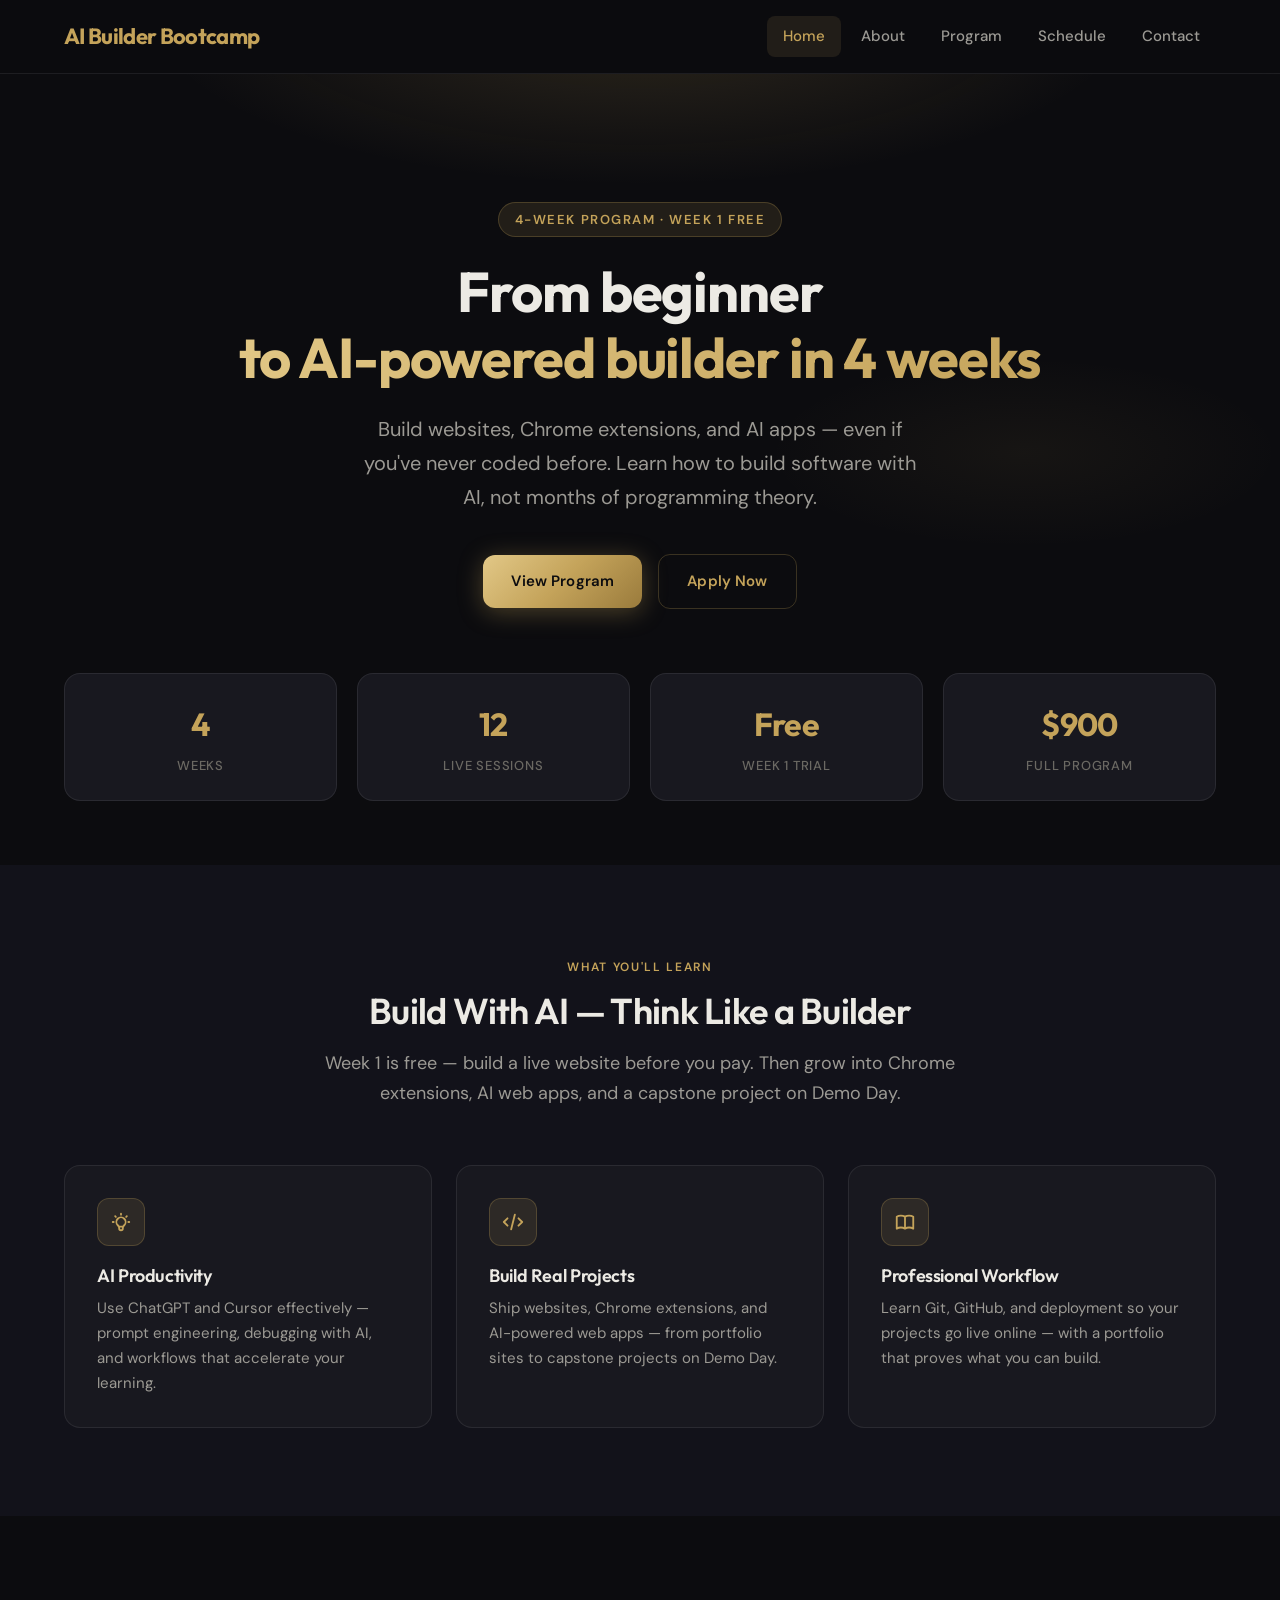
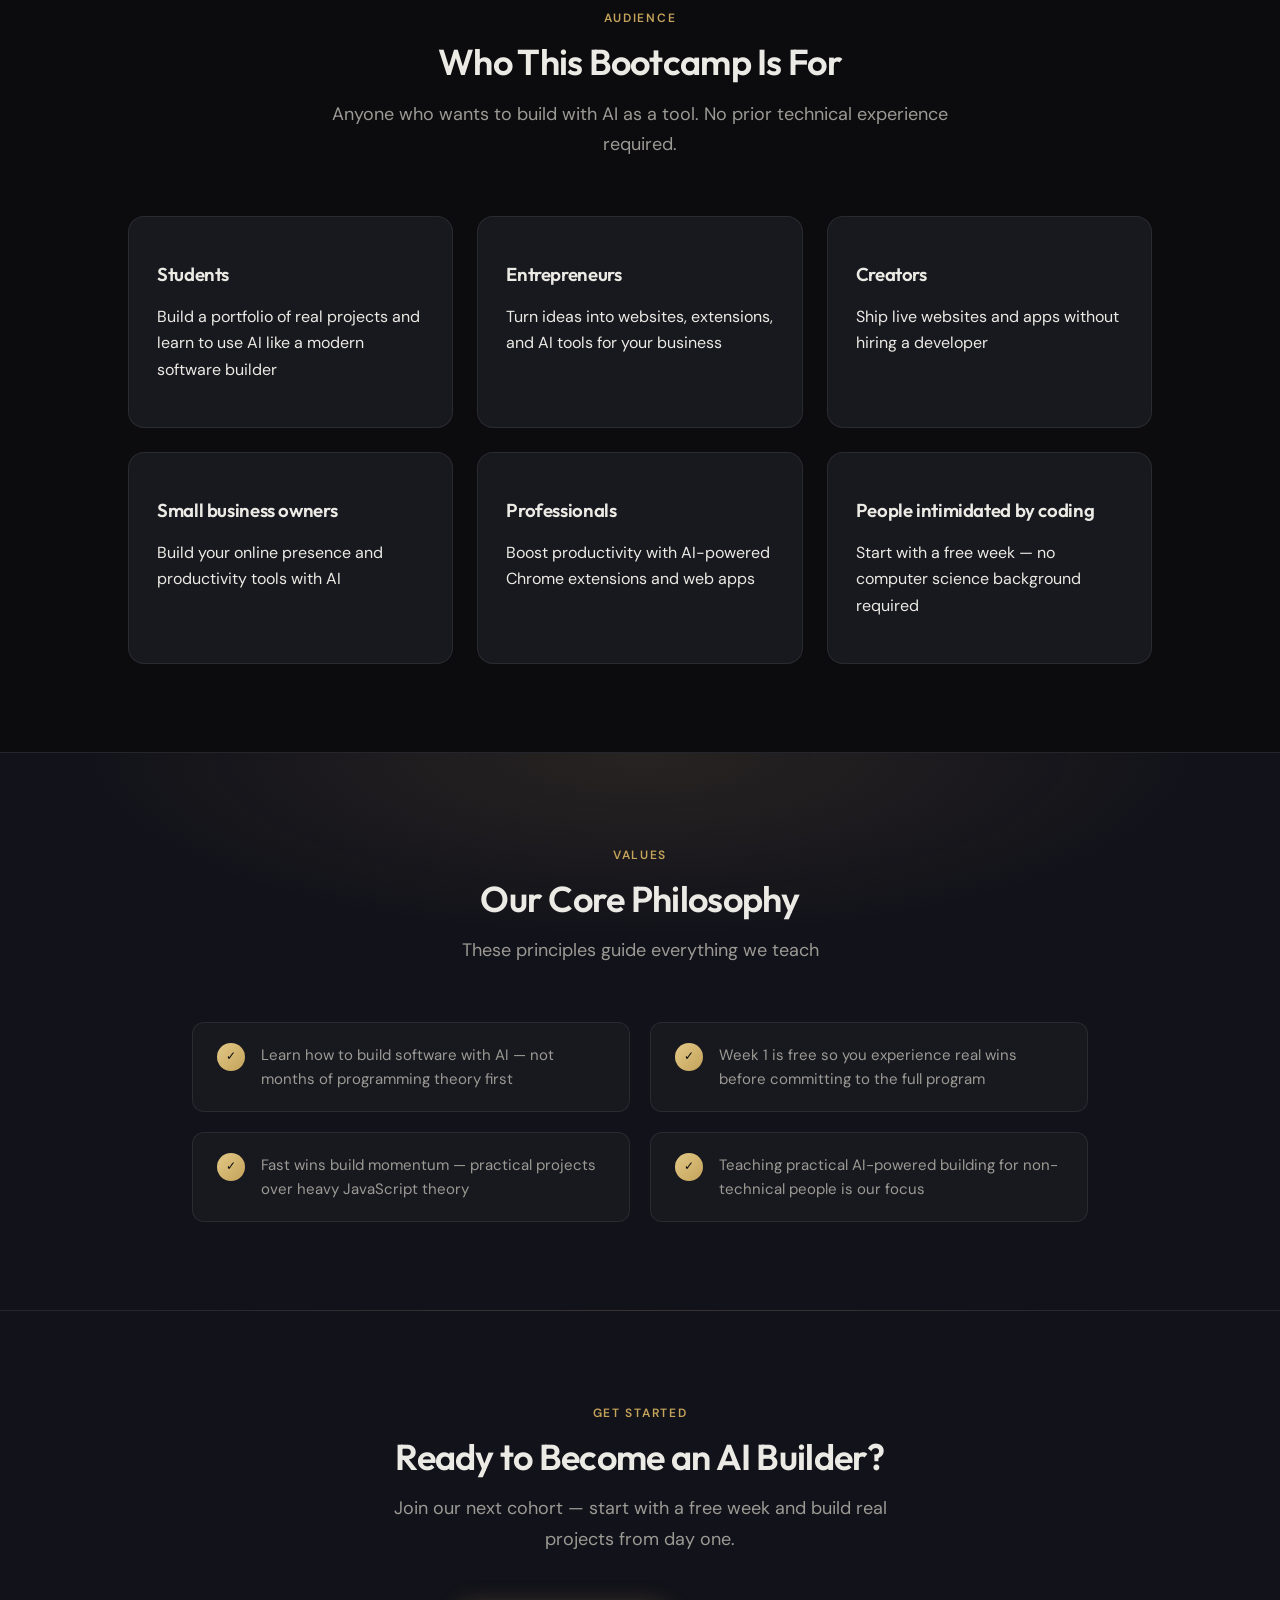
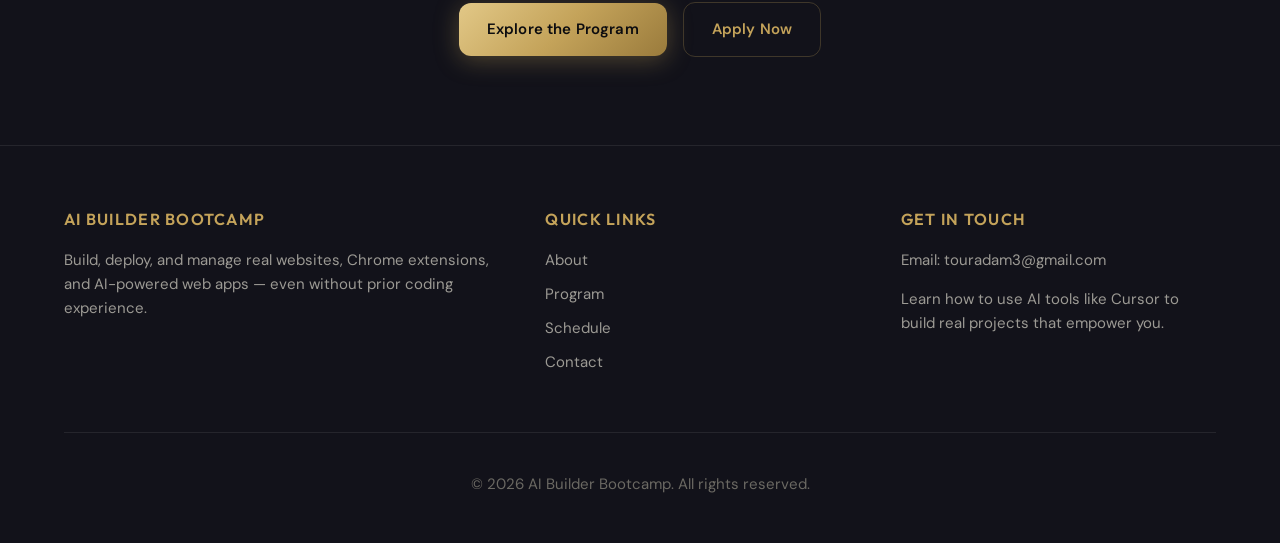
==== index.html @ ef511e0f "Replace Next.js site with static AI Builder Bootcamp website. Migrate to HTML/CSS/JS, rebrand for th" ====
<!DOCTYPE html>
<html lang="en">
<head>
  <meta charset="UTF-8" />
  <meta name="viewport" content="width=device-width, initial-scale=1.0" />
  <title>AI Builder Bootcamp | Learn to Build with AI</title>
  <meta name="description" content="A 4-week live bootcamp with Week 1 free. Learn to build websites, Chrome extensions, and AI apps using Cursor — no coding experience required." />
  <link rel="preconnect" href="https://fonts.googleapis.com" />
  <link rel="preconnect" href="https://fonts.gstatic.com" crossorigin />
  <link href="https://fonts.googleapis.com/css2?family=DM+Sans:ital,opsz,wght@0,9..40,400;0,9..40,500;0,9..40,600;0,9..40,700&family=Outfit:wght@500;600;700&display=swap" rel="stylesheet" />
  <meta name="theme-color" content="#0c0c0f" />
  <link rel="stylesheet" href="css/styles.css" />
</head>
<body>
  <main>
    <section class="hero">
      <div class="container text-center max-w-4xl">
        <span class="hero-badge">4-Week Program · Week 1 Free</span>
        <h1>
          From beginner
          <span class="highlight">to AI-powered builder in 4 weeks</span>
        </h1>
        <p class="lead">
          Build websites, Chrome extensions, and AI apps — even if you've never coded before.
          Learn how to build software with AI, not months of programming theory.
        </p>
        <div class="btn-group">
          <a href="program.html" class="btn btn-primary">View Program</a>
          <a href="contact.html#apply" class="btn btn-secondary">Apply Now</a>
        </div>
      </div>
    </section>

    <section class="stats-bar">
      <div class="container">
        <div class="stats-grid">
          <div class="stat-card">
            <div class="stat-value">4</div>
            <div class="stat-label">Weeks</div>
          </div>
          <div class="stat-card">
            <div class="stat-value">12</div>
            <div class="stat-label">Live Sessions</div>
          </div>
          <div class="stat-card">
            <div class="stat-value">Free</div>
            <div class="stat-label">Week 1 Trial</div>
          </div>
          <div class="stat-card">
            <div class="stat-value">$900</div>
            <div class="stat-label">Full Program</div>
          </div>
        </div>
      </div>
    </section>

    <section class="section section-gray">
      <div class="container">
        <div class="section-header">
          <span class="section-eyebrow">What you'll learn</span>
          <h2 class="section-title">Build With AI — Think Like a Builder</h2>
          <p class="section-intro">
            Week 1 is free — build a live website before you pay. Then grow into Chrome extensions,
            AI web apps, and a capstone project on Demo Day.
          </p>
        </div>
        <div class="grid-3">
          <div class="card">
            <div class="icon-box" aria-hidden="true">
              <svg fill="none" viewBox="0 0 24 24" stroke="currentColor">
                <path stroke-linecap="round" stroke-linejoin="round" stroke-width="2" d="M9.663 17h4.673M12 3v1m6.364 1.636l-.707.707M21 12h-1M4 12H3m3.343-5.657l-.707-.707m2.828 9.9a5 5 0 117.072 0l-.548.547A3.374 3.374 0 0014 18.469V19a2 2 0 11-4 0v-.531c0-.895-.356-1.754-.988-2.386l-.548-.547z" />
              </svg>
            </div>
            <h3>AI Productivity</h3>
            <p>Use ChatGPT and Cursor effectively — prompt engineering, debugging with AI, and workflows that accelerate your learning.</p>
          </div>
          <div class="card">
            <div class="icon-box" aria-hidden="true">
              <svg fill="none" viewBox="0 0 24 24" stroke="currentColor">
                <path stroke-linecap="round" stroke-linejoin="round" stroke-width="2" d="M10 20l4-16m4 4l4 4-4 4M6 16l-4-4 4-4" />
              </svg>
            </div>
            <h3>Build Real Projects</h3>
            <p>Ship websites, Chrome extensions, and AI-powered web apps — from portfolio sites to capstone projects on Demo Day.</p>
          </div>
          <div class="card">
            <div class="icon-box" aria-hidden="true">
              <svg fill="none" viewBox="0 0 24 24" stroke="currentColor">
                <path stroke-linecap="round" stroke-linejoin="round" stroke-width="2" d="M12 6.253v13m0-13C10.832 5.477 9.246 5 7.5 5S4.168 5.477 3 6.253v13C4.168 18.477 5.754 18 7.5 18s3.332.477 4.5 1.253m0-13C13.168 5.477 14.754 5 16.5 5c1.747 0 3.332.477 4.5 1.253v13C19.832 18.477 18.247 18 16.5 18c-1.746 0-3.332.477-4.5 1.253" />
              </svg>
            </div>
            <h3>Professional Workflow</h3>
            <p>Learn Git, GitHub, and deployment so your projects go live online — with a portfolio that proves what you can build.</p>
          </div>
        </div>
      </div>
    </section>

    <section class="section section-white">
      <div class="container">
        <div class="section-header">
          <span class="section-eyebrow">Audience</span>
          <h2 class="section-title">Who This Bootcamp Is For</h2>
          <p class="section-intro">
            Anyone who wants to build with AI as a tool. No prior technical experience required.
          </p>
        </div>
        <div id="home-audience" class="grid-2 grid-audience max-w-5xl" style="margin: 0 auto;"></div>
      </div>
    </section>

    <section class="section section-primary">
      <div class="container">
        <div class="section-header">
          <span class="section-eyebrow">Values</span>
          <h2 class="section-title">Our Core Philosophy</h2>
          <p class="section-intro">These principles guide everything we teach</p>
        </div>
        <div id="home-philosophy" class="philosophy-grid max-w-4xl" style="margin: 0 auto;"></div>
      </div>
    </section>

    <section class="section section-gray cta-band">
      <div class="container text-center">
        <span class="section-eyebrow">Get started</span>
        <h2 class="section-title">Ready to Become an AI Builder?</h2>
        <p class="section-intro">
          Join our next cohort — start with a free week and build real projects from day one.
        </p>
        <div class="btn-group">
          <a href="program.html" class="btn btn-primary">Explore the Program</a>
          <a href="contact.html#apply" class="btn btn-secondary">Apply Now</a>
        </div>
      </div>
    </section>
  </main>

  <script src="js/data.js"></script>
  <script src="js/layout.js"></script>
  <script src="js/main.js"></script>
</body>
</html>
---- css/styles.css ----
/* AI Mastery — Midnight Champagne design system */

:root {
  /* Core palette */
  --gold: #c4a35a;
  --gold-light: #e2c887;
  --gold-dark: #9a7b3c;
  --gold-glow: rgba(196, 163, 90, 0.35);

  --ink: #0c0c0f;
  --ink-raised: #12121a;
  --surface: #18181f;
  --surface-hover: #1f1f28;
  --border: rgba(255, 255, 255, 0.08);
  --border-gold: rgba(196, 163, 90, 0.25);

  --text: #eceae4;
  --text-muted: #9c9a94;
  --text-dim: #6b6963;

  /* Legacy token mapping */
  --primary-50: rgba(196, 163, 90, 0.06);
  --primary-100: rgba(196, 163, 90, 0.12);
  --primary-200: rgba(196, 163, 90, 0.28);
  --primary-600: var(--gold);
  --primary-700: var(--gold-light);

  --bg-page: var(--ink);
  --bg-elevated: var(--ink-raised);
  --bg-card: var(--surface);
  --bg-card-alt: var(--surface-hover);

  --gray-50: var(--ink-raised);
  --gray-200: var(--border);
  --gray-300: rgba(255, 255, 255, 0.12);
  --gray-400: var(--text-dim);
  --gray-500: var(--text-muted);
  --gray-600: #b8b5ae;
  --gray-700: #d8d5ce;
  --gray-800: var(--surface);
  --gray-900: var(--text);
  --white: var(--surface);

  --font-display: 'Outfit', system-ui, sans-serif;
  --font-body: 'DM Sans', system-ui, sans-serif;

  --radius-sm: 0.5rem;
  --radius-md: 0.75rem;
  --radius-lg: 1rem;
  --radius-xl: 1.25rem;

  --shadow-sm: 0 2px 8px rgba(0, 0, 0, 0.25);
  --shadow-md: 0 8px 32px rgba(0, 0, 0, 0.4);
  --shadow-gold: 0 4px 24px var(--gold-glow);

  --ease: cubic-bezier(0.4, 0, 0.2, 1);
  --header-h: 4.5rem;
}

*,
*::before,
*::after {
  box-sizing: border-box;
}

html {
  scroll-behavior: smooth;
}

body {
  margin: 0;
  font-family: var(--font-body);
  font-size: 1rem;
  background: var(--bg-page);
  color: var(--text);
  line-height: 1.65;
  -webkit-font-smoothing: antialiased;
}

img {
  max-width: 100%;
  height: auto;
}

a {
  color: inherit;
  text-decoration: none;
}

a:focus-visible,
button:focus-visible {
  outline: 2px solid var(--gold);
  outline-offset: 3px;
}

.container {
  max-width: 76rem;
  margin: 0 auto;
  padding: 0 1.25rem;
}

@media (min-width: 640px) {
  .container {
    padding: 0 2rem;
  }
}

main {
  min-height: calc(100vh - 10rem);
}

/* Typography */
h1, h2, h3, h4 {
  font-family: var(--font-display);
  color: var(--text);
  font-weight: 600;
  letter-spacing: -0.02em;
  line-height: 1.15;
}

/* Header */
.site-header {
  position: sticky;
  top: 0;
  z-index: 50;
  background: rgba(12, 12, 15, 0.82);
  backdrop-filter: blur(16px);
  -webkit-backdrop-filter: blur(16px);
  border-bottom: 1px solid var(--border);
}

.site-header .container {
  padding-top: 1rem;
  padding-bottom: 1rem;
}

.nav-row {
  display: flex;
  align-items: center;
  justify-content: space-between;
  min-height: 2.5rem;
}

.logo {
  font-family: var(--font-display);
  font-size: 1.375rem;
  font-weight: 700;
  letter-spacing: -0.03em;
  color: var(--gold);
  transition: color 0.2s var(--ease);
}

.logo:hover {
  color: var(--gold-light);
}

.nav-desktop {
  display: none;
  align-items: center;
  gap: 0.25rem;
}

.nav-desktop a {
  padding: 0.5rem 1rem;
  border-radius: var(--radius-sm);
  color: var(--text-muted);
  font-size: 0.9375rem;
  font-weight: 500;
  transition: color 0.2s var(--ease), background 0.2s var(--ease);
}

.nav-desktop a:hover {
  color: var(--text);
  background: var(--primary-50);
}

.nav-desktop a.active {
  color: var(--gold);
  background: var(--primary-100);
}

.nav-toggle {
  display: flex;
  align-items: center;
  justify-content: center;
  background: var(--primary-50);
  border: 1px solid var(--border);
  border-radius: var(--radius-sm);
  color: var(--text);
  cursor: pointer;
  padding: 0.5rem;
  transition: border-color 0.2s var(--ease), background 0.2s var(--ease);
}

.nav-toggle:hover {
  border-color: var(--border-gold);
  background: var(--primary-100);
}

.nav-toggle svg {
  width: 1.25rem;
  height: 1.25rem;
}

.nav-mobile {
  display: none;
  margin-top: 0.75rem;
  padding: 0.75rem;
  background: var(--surface);
  border: 1px solid var(--border);
  border-radius: var(--radius-md);
}

.nav-mobile.open {
  display: block;
}

.nav-mobile a {
  display: block;
  padding: 0.75rem 1rem;
  border-radius: var(--radius-sm);
  color: var(--text-muted);
  font-weight: 500;
  transition: color 0.2s, background 0.2s;
}

.nav-mobile a:hover,
.nav-mobile a.active {
  color: var(--gold);
  background: var(--primary-50);
}

@media (min-width: 768px) {
  .nav-desktop {
    display: flex;
  }

  .nav-toggle {
    display: none;
  }
}

.sr-only {
  position: absolute;
  width: 1px;
  height: 1px;
  padding: 0;
  margin: -1px;
  overflow: hidden;
  clip: rect(0, 0, 0, 0);
  border: 0;
}

/* Footer */
.site-footer {
  background: var(--ink-raised);
  border-top: 1px solid var(--border);
  color: var(--text-muted);
}

.site-footer .container {
  padding-top: 4rem;
  padding-bottom: 2rem;
}

.footer-grid {
  display: grid;
  grid-template-columns: 1fr;
  gap: 2.5rem;
}

@media (min-width: 768px) {
  .footer-grid {
    grid-template-columns: 1.4fr 1fr 1fr;
  }
}

.site-footer h3 {
  font-family: var(--font-display);
  color: var(--gold);
  font-size: 1rem;
  font-weight: 600;
  text-transform: uppercase;
  letter-spacing: 0.08em;
  margin: 0 0 1.25rem;
}

.site-footer p,
.site-footer li {
  font-size: 0.9375rem;
  line-height: 1.6;
}

.site-footer ul {
  list-style: none;
  padding: 0;
  margin: 0;
}

.site-footer li {
  margin-bottom: 0.625rem;
}

.site-footer a {
  transition: color 0.2s var(--ease);
}

.site-footer a:hover {
  color: var(--gold-light);
}

.footer-bottom {
  border-top: 1px solid var(--border);
  margin-top: 3rem;
  padding-top: 1.5rem;
  text-align: center;
  font-size: 0.8125rem;
  color: var(--text-dim);
}

/* Buttons */
.btn {
  display: inline-flex;
  align-items: center;
  justify-content: center;
  padding: 0.875rem 1.75rem;
  border-radius: var(--radius-md);
  font-family: var(--font-body);
  font-size: 0.9375rem;
  font-weight: 600;
  letter-spacing: 0.01em;
  transition: transform 0.2s var(--ease), box-shadow 0.2s var(--ease), background 0.2s var(--ease), border-color 0.2s var(--ease);
}

.btn:hover {
  transform: translateY(-2px);
}

.btn:active {
  transform: translateY(0);
}

.btn-primary {
  background: linear-gradient(135deg, var(--gold-light) 0%, var(--gold) 50%, var(--gold-dark) 100%);
  color: #0c0c0f;
  border: none;
  box-shadow: var(--shadow-gold);
}

.btn-primary:hover {
  box-shadow: 0 6px 28px var(--gold-glow);
  color: #0c0c0f;
}

.btn-secondary {
  background: transparent;
  color: var(--gold);
  border: 1.5px solid var(--border-gold);
}

.btn-secondary:hover {
  background: var(--primary-50);
  border-color: var(--gold);
  color: var(--gold-light);
}

.btn-group {
  display: flex;
  flex-direction: column;
  gap: 1rem;
  justify-content: center;
  align-items: center;
}

@media (min-width: 640px) {
  .btn-group {
    flex-direction: row;
  }
}

/* Sections */
.section {
  padding: 5.5rem 0;
  position: relative;
}

.section-sm {
  padding: 0;
}

.section-white {
  background: var(--bg-page);
}

.section-gray {
  background: var(--ink-raised);
}

.section-primary {
  background:
    radial-gradient(ellipse 80% 60% at 50% 0%, rgba(196, 163, 90, 0.12) 0%, transparent 55%),
    var(--ink-raised);
  border-top: 1px solid var(--border);
  border-bottom: 1px solid var(--border);
}

.section-primary h2.section-title {
  color: var(--text);
}

.section-primary .section-intro {
  color: var(--text-muted);
}

.text-center {
  text-align: center;
}

/* Hero */
.hero {
  position: relative;
  padding: 6rem 0 5rem;
  overflow: hidden;
}

.hero::before {
  content: '';
  position: absolute;
  inset: 0;
  background:
    radial-gradient(ellipse 70% 50% at 50% -10%, rgba(196, 163, 90, 0.18) 0%, transparent 55%),
    radial-gradient(ellipse 40% 30% at 80% 60%, rgba(196, 163, 90, 0.06) 0%, transparent 50%);
  pointer-events: none;
}

.hero .container {
  position: relative;
  z-index: 1;
}

.hero-badge {
  display: inline-block;
  padding: 0.375rem 1rem;
  margin-bottom: 1.5rem;
  font-size: 0.8125rem;
  font-weight: 600;
  letter-spacing: 0.12em;
  text-transform: uppercase;
  color: var(--gold);
  background: var(--primary-100);
  border: 1px solid var(--border-gold);
  border-radius: 999px;
  animation: fadeUp 0.6s var(--ease) both;
}

.hero h1 {
  font-size: clamp(2rem, 5vw, 3.5rem);
  font-weight: 700;
  margin: 0 0 1.5rem;
  line-height: 1.1;
  animation: fadeUp 0.6s var(--ease) 0.1s both;
}

.hero .highlight {
  display: block;
  margin-top: 0.25rem;
  background: linear-gradient(135deg, var(--gold-light) 0%, var(--gold) 100%);
  -webkit-background-clip: text;
  -webkit-text-fill-color: transparent;
  background-clip: text;
}

.hero .lead {
  font-size: clamp(1.0625rem, 2vw, 1.25rem);
  color: var(--text-muted);
  max-width: 36rem;
  margin: 0 auto 2.5rem;
  line-height: 1.7;
  animation: fadeUp 0.6s var(--ease) 0.2s both;
}

.hero .btn-group {
  animation: fadeUp 0.6s var(--ease) 0.3s both;
}

@media (min-width: 768px) {
  .hero {
    padding: 8rem 0 6rem;
  }
}

.page-hero {
  position: relative;
  padding: 5rem 0 4rem;
  overflow: hidden;
}

.page-hero::before {
  content: '';
  position: absolute;
  inset: 0;
  background: radial-gradient(ellipse 60% 40% at 50% 0%, rgba(196, 163, 90, 0.1) 0%, transparent 60%);
  pointer-events: none;
}

.page-hero .container {
  position: relative;
  z-index: 1;
}

.page-hero h1 {
  font-size: clamp(2rem, 4vw, 2.75rem);
  margin: 0 0 1rem;
}

.page-hero .lead {
  font-size: 1.125rem;
  color: var(--text-muted);
  margin: 0;
  max-width: 40rem;
  margin-left: auto;
  margin-right: auto;
}

/* Stats bar */
.stats-bar {
  margin-top: -2rem;
  padding-bottom: 4rem;
  position: relative;
  z-index: 2;
}

.stats-grid {
  display: grid;
  grid-template-columns: repeat(2, 1fr);
  gap: 1rem;
}

@media (min-width: 768px) {
  .stats-grid {
    grid-template-columns: repeat(4, 1fr);
    gap: 1.25rem;
  }
}

.stat-card {
  text-align: center;
  padding: 1.5rem 1rem;
  background: var(--surface);
  border: 1px solid var(--border);
  border-radius: var(--radius-lg);
  transition: border-color 0.25s var(--ease), transform 0.25s var(--ease), box-shadow 0.25s var(--ease);
}

.stat-card:hover {
  border-color: var(--border-gold);
  transform: translateY(-4px);
  box-shadow: var(--shadow-md);
}

.stat-value {
  font-family: var(--font-display);
  font-size: 1.75rem;
  font-weight: 700;
  color: var(--gold);
  margin-bottom: 0.25rem;
  letter-spacing: -0.02em;
}

@media (min-width: 768px) {
  .stat-value {
    font-size: 2rem;
  }
}

.stat-label {
  font-size: 0.8125rem;
  font-weight: 500;
  text-transform: uppercase;
  letter-spacing: 0.06em;
  color: var(--text-dim);
}

/* Section headers */
.section-eyebrow {
  display: inline-block;
  font-size: 0.75rem;
  font-weight: 600;
  letter-spacing: 0.14em;
  text-transform: uppercase;
  color: var(--gold);
  margin-bottom: 0.75rem;
}

h2.section-title {
  font-size: clamp(1.75rem, 3vw, 2.25rem);
  margin: 0 0 1rem;
}

.section-intro {
  font-size: 1.125rem;
  color: var(--text-muted);
  margin: 0 0 3rem;
  line-height: 1.7;
}

.section-header {
  text-align: center;
  max-width: 40rem;
  margin: 0 auto 3.5rem;
}

.section-header .section-intro {
  margin-bottom: 0;
}

.max-w-3xl {
  max-width: 48rem;
  margin-left: auto;
  margin-right: auto;
}

.max-w-4xl {
  max-width: 56rem;
  margin-left: auto;
  margin-right: auto;
}

.max-w-5xl {
  max-width: 64rem;
  margin-left: auto;
  margin-right: auto;
}

/* Grids */
.grid-2 {
  display: grid;
  gap: 1.25rem;
}

.grid-3 {
  display: grid;
  gap: 1.5rem;
}

.grid-4 {
  display: grid;
  grid-template-columns: repeat(2, 1fr);
  gap: 1.25rem;
}

@media (min-width: 768px) {
  .grid-2 {
    grid-template-columns: repeat(2, 1fr);
    gap: 1.5rem;
  }

  .grid-3 {
    grid-template-columns: repeat(3, 1fr);
    gap: 1.5rem;
  }

  .grid-4 {
    grid-template-columns: repeat(4, 1fr);
  }
}

@media (min-width: 1024px) {
  .grid-audience {
    grid-template-columns: repeat(3, 1fr);
  }
}

/* Cards */
.card {
  background: var(--bg-card);
  padding: 2rem;
  border-radius: var(--radius-lg);
  border: 1px solid var(--border);
  transition: border-color 0.25s var(--ease), transform 0.25s var(--ease), box-shadow 0.25s var(--ease);
}

.card:hover {
  border-color: var(--border-gold);
  transform: translateY(-3px);
  box-shadow: var(--shadow-md);
}

.card-muted {
  background: var(--bg-card-alt) !important;
}

.card-bordered {
  padding: 1.75rem;
  background: var(--bg-card);
  border: 1px solid var(--border);
  border-radius: var(--radius-lg);
  transition: border-color 0.25s var(--ease), transform 0.25s var(--ease), box-shadow 0.25s var(--ease);
}

.card-bordered:hover {
  border-color: var(--gold);
  transform: translateY(-3px);
  box-shadow: var(--shadow-md);
}

.icon-box {
  width: 3rem;
  height: 3rem;
  background: var(--primary-100);
  border: 1px solid var(--border-gold);
  border-radius: var(--radius-md);
  display: flex;
  align-items: center;
  justify-content: center;
  margin-bottom: 1.25rem;
}

.icon-box svg {
  width: 1.375rem;
  height: 1.375rem;
  color: var(--gold);
  stroke-width: 1.75;
}

.card h3 {
  font-size: 1.125rem;
  font-weight: 600;
  margin: 0 0 0.625rem;
}

.card p {
  color: var(--text-muted);
  margin: 0;
  font-size: 0.9375rem;
  line-height: 1.65;
}

/* Philosophy */
.philosophy-grid {
  display: grid;
  gap: 1rem;
}

@media (min-width: 768px) {
  .philosophy-grid {
    grid-template-columns: repeat(2, 1fr);
    gap: 1.25rem;
  }
}

.philosophy-item {
  display: flex;
  align-items: flex-start;
  gap: 1rem;
  padding: 1.25rem 1.5rem;
  background: var(--surface);
  border: 1px solid var(--border);
  border-radius: var(--radius-md);
  transition: border-color 0.2s var(--ease);
}

.philosophy-item:hover {
  border-color: var(--border-gold);
}

.philosophy-item p {
  margin: 0;
  color: var(--text-muted);
  font-size: 0.9375rem;
  line-height: 1.6;
}

.check-circle {
  flex-shrink: 0;
  width: 1.75rem;
  height: 1.75rem;
  background: linear-gradient(135deg, var(--gold-light), var(--gold));
  color: #0c0c0f;
  border-radius: 50%;
  display: flex;
  align-items: center;
  justify-content: center;
  font-weight: 700;
  font-size: 0.75rem;
}

.number-circle {
  flex-shrink: 0;
  width: 2.5rem;
  height: 2.5rem;
  background: linear-gradient(135deg, var(--gold-light), var(--gold-dark));
  color: #0c0c0f;
  border-radius: 50%;
  display: flex;
  align-items: center;
  justify-content: center;
  font-family: var(--font-display);
  font-weight: 700;
  font-size: 0.9375rem;
}

/* About */
.prose p {
  font-size: 1.125rem;
  color: var(--text-muted);
  line-height: 1.8;
  margin: 0 0 1.5rem;
}

.feature-block {
  border-left: 3px solid var(--gold);
  padding: 0 0 0 1.5rem;
  margin-bottom: 2.5rem;
}

.feature-block h3 {
  font-size: 1.25rem;
  margin: 0 0 0.5rem;
}

.feature-block p {
  color: var(--text-muted);
  font-size: 1rem;
  margin: 0;
  line-height: 1.7;
}

.instructor-card {
  background: var(--surface);
  border: 1px solid var(--border);
  padding: 2.5rem;
  border-radius: var(--radius-xl);
}

@media (min-width: 768px) {
  .instructor-card {
    padding: 3.5rem;
  }
}

.avatar-placeholder {
  width: 7rem;
  height: 7rem;
  background: var(--primary-100);
  border: 2px solid var(--border-gold);
  border-radius: 50%;
  margin: 0 auto 1.5rem;
}

/* Program */
.program-meta {
  display: flex;
  flex-wrap: wrap;
  justify-content: center;
  gap: 1rem 1.5rem;
  margin-top: 1.5rem;
}

.program-meta span {
  display: inline-flex;
  align-items: center;
  gap: 0.5rem;
  padding: 0.5rem 1rem;
  font-size: 0.875rem;
  font-weight: 500;
  color: var(--text-muted);
  background: var(--primary-50);
  border: 1px solid var(--border);
  border-radius: 999px;
}

.program-meta svg {
  width: 1rem;
  height: 1rem;
  color: var(--gold);
}

.week-header {
  text-align: center;
  margin-bottom: 2.5rem;
}

.week-header h2 {
  font-size: 1.5rem;
  margin: 0 0 0.5rem;
  color: var(--gold);
}

.week-header p {
  font-size: 1rem;
  color: var(--text-muted);
  margin: 0;
}

.week-section {
  margin-bottom: 3.5rem;
}

.week-section:last-child {
  margin-bottom: 0;
}

/* Day cards */
.day-card {
  background: var(--bg-card);
  border: 1px solid var(--border);
  border-radius: var(--radius-lg);
  overflow: hidden;
  transition: border-color 0.25s var(--ease), box-shadow 0.25s var(--ease);
}

.day-card:hover {
  border-color: var(--border-gold);
}

.day-card.expanded {
  border-color: var(--gold);
  box-shadow: var(--shadow-sm);
}

.day-card-toggle {
  width: 100%;
  padding: 1.5rem 1.75rem;
  text-align: left;
  background: none;
  border: none;
  cursor: pointer;
  display: flex;
  align-items: center;
  justify-content: space-between;
  gap: 1rem;
  font-family: inherit;
  color: var(--text);
  transition: background 0.2s;
}

.day-card-toggle:hover {
  background: var(--primary-50);
}

.day-card-toggle h3 {
  font-family: var(--font-display);
  font-size: 1.125rem;
  font-weight: 600;
  margin: 0 0 0.375rem;
}

.day-card-toggle p {
  color: var(--text-muted);
  margin: 0;
  font-size: 0.875rem;
}

.day-card-chevron {
  width: 1.25rem;
  height: 1.25rem;
  color: var(--gold);
  flex-shrink: 0;
  transition: transform 0.3s var(--ease);
}

.day-card.expanded .day-card-chevron {
  transform: rotate(180deg);
}

.day-card-topics {
  display: none;
  padding: 0 1.75rem 1.5rem;
  border-top: 1px solid var(--border);
  background: rgba(0, 0, 0, 0.2);
}

.day-card.expanded .day-card-topics {
  display: block;
}

.day-card-topics h4 {
  font-size: 0.75rem;
  font-weight: 600;
  text-transform: uppercase;
  letter-spacing: 0.1em;
  color: var(--gold);
  margin: 1.25rem 0 0.75rem;
}

.day-card-topics ul {
  list-style: none;
  padding: 0;
  margin: 0;
}

.day-card-topics li {
  display: flex;
  align-items: flex-start;
  gap: 0.75rem;
  margin-bottom: 0.5rem;
  color: var(--text-muted);
  font-size: 0.9375rem;
}

.topic-dot {
  flex-shrink: 0;
  width: 5px;
  height: 5px;
  background: var(--gold);
  border-radius: 50%;
  margin-top: 0.55rem;
}

.step-circle {
  width: 3.5rem;
  height: 3.5rem;
  background: var(--primary-100);
  border: 1px solid var(--border-gold);
  border-radius: 50%;
  display: flex;
  align-items: center;
  justify-content: center;
  margin: 0 auto 1rem;
  font-family: var(--font-display);
  font-size: 1.25rem;
  font-weight: 700;
  color: var(--gold);
}

.grid-3 .text-center p {
  color: var(--text-muted);
  font-size: 0.9375rem;
  margin: 0;
}

/* Schedule */
.format-grid {
  display: grid;
  gap: 1.25rem;
}

@media (min-width: 768px) {
  .format-grid {
    grid-template-columns: repeat(3, 1fr);
  }
}

.format-card {
  text-align: center;
  padding: 2rem 1.5rem;
  background: var(--bg-card);
  border: 1px solid var(--border);
  border-radius: var(--radius-lg);
  transition: transform 0.25s var(--ease), border-color 0.25s var(--ease);
}

.format-card:hover {
  transform: translateY(-4px);
  border-color: var(--border-gold);
}

.format-card .big {
  font-family: var(--font-display);
  font-size: 2.5rem;
  font-weight: 700;
  color: var(--gold);
  line-height: 1;
  margin-bottom: 0.5rem;
}

.timeline-week {
  margin-bottom: 3rem;
}

.timeline-week:last-child {
  margin-bottom: 0;
}

.timeline-week-header {
  background: linear-gradient(135deg, var(--gold-light) 0%, var(--gold) 50%, var(--gold-dark) 100%);
  color: #0c0c0f;
  padding: 1.25rem 1.5rem;
  border-radius: var(--radius-lg) var(--radius-lg) 0 0;
}

.timeline-week-header h3 {
  margin: 0 0 0.25rem;
  font-size: 1.25rem;
  font-weight: 700;
  color: #0c0c0f;
}

.timeline-week-header p {
  margin: 0;
  font-size: 0.875rem;
  color: rgba(12, 12, 15, 0.75);
}

.timeline-days {
  background: var(--bg-card);
  border: 1px solid var(--border-gold);
  border-top: none;
  border-radius: 0 0 var(--radius-lg) var(--radius-lg);
  overflow: hidden;
}

.timeline-day {
  padding: 1.5rem 1.75rem;
  border-bottom: 1px solid var(--border);
  transition: background 0.2s;
}

.timeline-day:hover {
  background: var(--primary-50);
}

.timeline-day:last-child {
  border-bottom: none;
}

.timeline-day-inner {
  display: flex;
  gap: 1.25rem;
}

.day-badge {
  flex-shrink: 0;
  width: 3.5rem;
  height: 3.5rem;
  background: var(--primary-100);
  border: 1px solid var(--border-gold);
  border-radius: var(--radius-md);
  display: flex;
  align-items: center;
  justify-content: center;
  font-family: var(--font-display);
  font-weight: 700;
  font-size: 0.6875rem;
  color: var(--gold);
  text-align: center;
  line-height: 1.2;
}

.timeline-meta {
  display: flex;
  flex-wrap: wrap;
  gap: 1rem;
  font-size: 0.8125rem;
  color: var(--text-dim);
}

.check-list {
  list-style: none;
  padding: 0;
  margin: 0;
}

.check-list li {
  display: flex;
  align-items: flex-start;
  gap: 0.75rem;
  margin-bottom: 0.625rem;
  color: var(--text-muted);
  font-size: 0.9375rem;
}

.check-list svg {
  width: 1.125rem;
  height: 1.125rem;
  color: var(--gold);
  flex-shrink: 0;
  margin-top: 0.2rem;
}

.check-list.optional svg {
  color: var(--text-dim);
}

.setup-box {
  background: var(--surface);
  padding: 2rem;
  border-radius: var(--radius-lg);
  border: 1px solid var(--border-gold);
}

.setup-box h3 {
  margin-top: 0;
}

.setup-box ul {
  list-style: none;
  padding: 0;
  margin: 0;
}

.setup-box li {
  display: flex;
  gap: 0.75rem;
  margin-bottom: 0.625rem;
  color: var(--text-muted);
  font-size: 0.9375rem;
}

.setup-box .arrow {
  color: var(--gold);
  font-weight: 700;
}

/* Contact */
.contact-card {
  background: var(--bg-card);
  border: 1px solid var(--border);
  padding: 2rem;
  border-radius: var(--radius-lg);
  transition: border-color 0.25s var(--ease), transform 0.25s var(--ease);
  height: 100%;
}

.contact-card:hover {
  border-color: var(--border-gold);
  transform: translateY(-3px);
}

.contact-card h3 {
  font-size: 1.0625rem;
  margin: 0 0 0.5rem;
}

.contact-card p {
  color: var(--text-muted);
  font-size: 0.9375rem;
  margin: 0 0 0.75rem;
}

.contact-card a {
  color: var(--gold);
  font-weight: 600;
  transition: color 0.2s;
}

.contact-card a:hover {
  color: var(--gold-light);
}

.faq-item {
  background: var(--bg-card);
  border: 1px solid var(--border);
  padding: 1.5rem 1.75rem;
  border-radius: var(--radius-lg);
  margin-bottom: 1rem;
  transition: border-color 0.2s var(--ease);
}

.faq-item:hover {
  border-color: var(--border-gold);
}

.faq-item:last-child {
  margin-bottom: 0;
}

.faq-item h3 {
  font-size: 1.0625rem;
  font-weight: 600;
  margin: 0 0 0.625rem;
  color: var(--text);
}

.faq-item p {
  color: var(--text-muted);
  margin: 0;
  font-size: 0.9375rem;
  line-height: 1.65;
}

.email-cta {
  display: inline-flex;
  padding: 0.875rem 2rem;
  background: linear-gradient(135deg, var(--gold-light), var(--gold));
  color: #0c0c0f;
  border-radius: var(--radius-md);
  font-weight: 600;
  transition: transform 0.2s var(--ease), box-shadow 0.2s var(--ease);
}

.email-cta:hover {
  transform: translateY(-2px);
  box-shadow: var(--shadow-gold);
  color: #0c0c0f;
}

.text-gray-900 {
  color: var(--text);
}

.text-dim {
  color: var(--text-dim);
  font-size: 0.875rem;
}

.mb-16 {
  margin-bottom: 4rem;
}

.day-cards {
  display: flex;
  flex-direction: column;
  gap: 1rem;
}

.icon-menu[hidden],
.icon-close[hidden] {
  display: none;
}

.timeline-day h4 {
  margin: 0 0 0.375rem;
  font-size: 1.0625rem;
}

.timeline-day p {
  color: var(--text-muted);
  margin: 0 0 0.625rem;
  font-size: 0.875rem;
}

#about-philosophy.grid-2 .card,
#about-audience.grid-2 .card {
  height: 100%;
}

#about-philosophy .philosophy-item p {
  margin: 0;
}

.section-primary .btn-secondary {
  border-color: var(--border-gold);
}

/* CTA band */
.cta-band {
  text-align: center;
}

.cta-band .section-intro {
  margin-left: auto;
  margin-right: auto;
  max-width: 32rem;
}

/* Intake form */
.intake-form-section {
  scroll-margin-top: 5rem;
}

.intake-form-frame {
  background: var(--bg-card);
  border: 1px solid var(--border);
  border-radius: var(--radius-lg);
  overflow: hidden;
}

.intake-form-frame iframe {
  display: block;
  width: 100%;
  min-height: 600px;
  border: 0;
}

.intake-form-fallback {
  margin-top: 1rem;
  color: var(--text-muted);
  font-size: 0.9375rem;
}

.intake-form-fallback a {
  color: var(--gold);
  font-weight: 600;
}

.intake-form-fallback a:hover {
  color: var(--gold-light);
}

@media (min-width: 768px) {
  .intake-form-frame iframe {
    min-height: 700px;
  }
}

/* Animations */
@keyframes fadeUp {
  from {
    opacity: 0;
    transform: translateY(16px);
  }
  to {
    opacity: 1;
    transform: translateY(0);
  }
}

@media (prefers-reduced-motion: reduce) {
  *,
  *::before,
  *::after {
    animation-duration: 0.01ms !important;
    transition-duration: 0.01ms !important;
  }
}
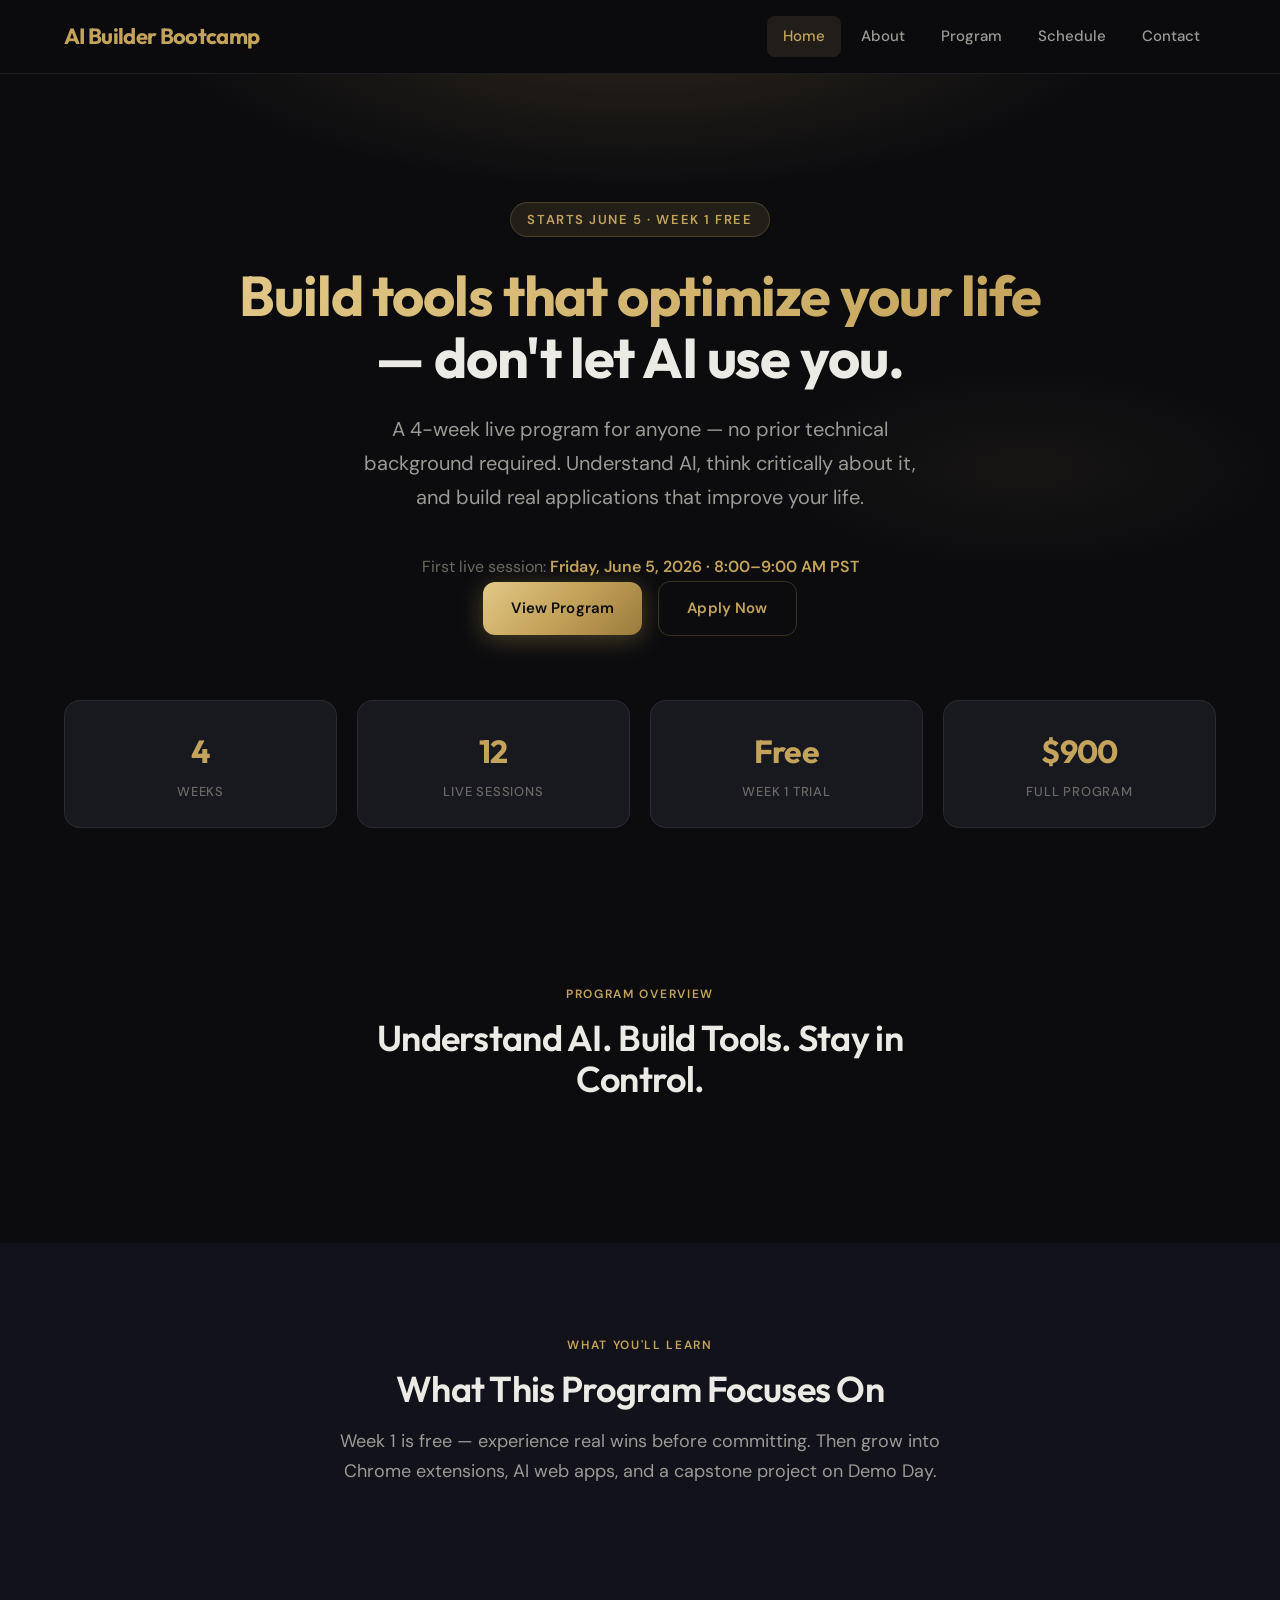
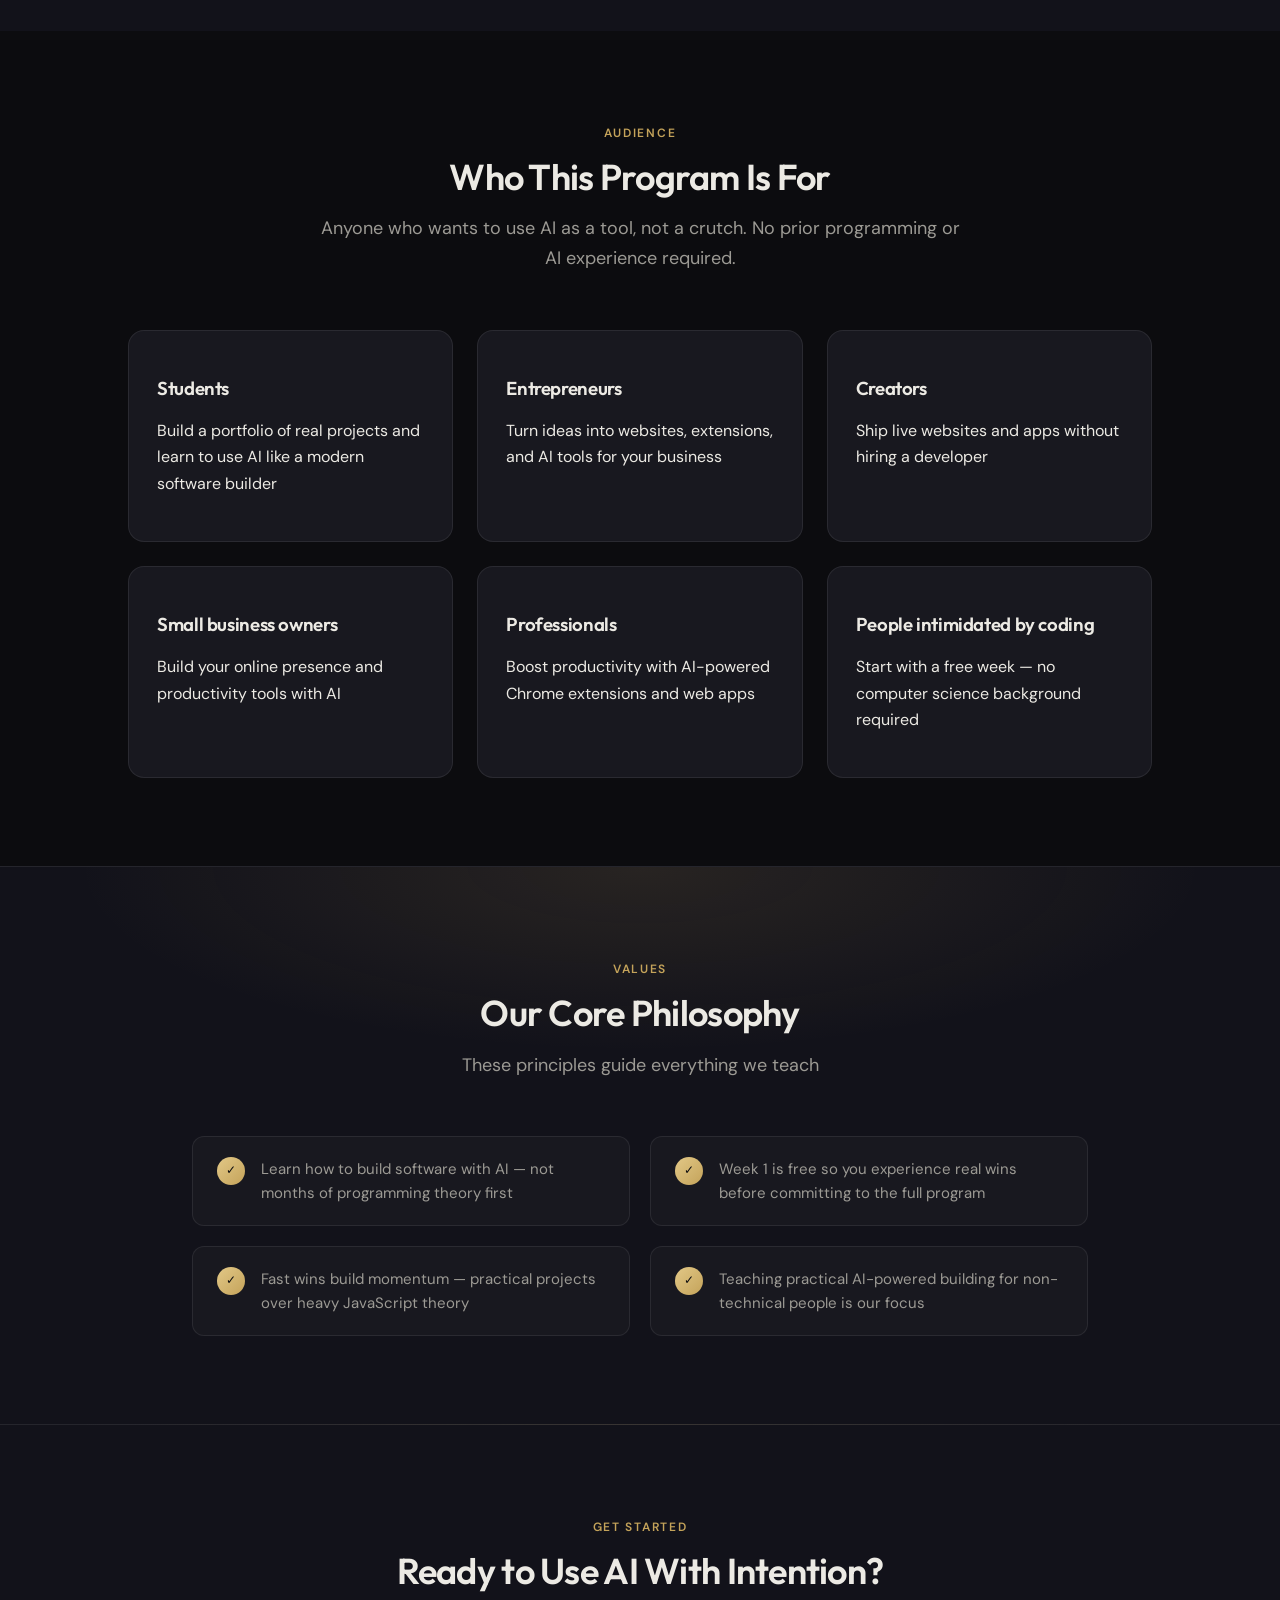
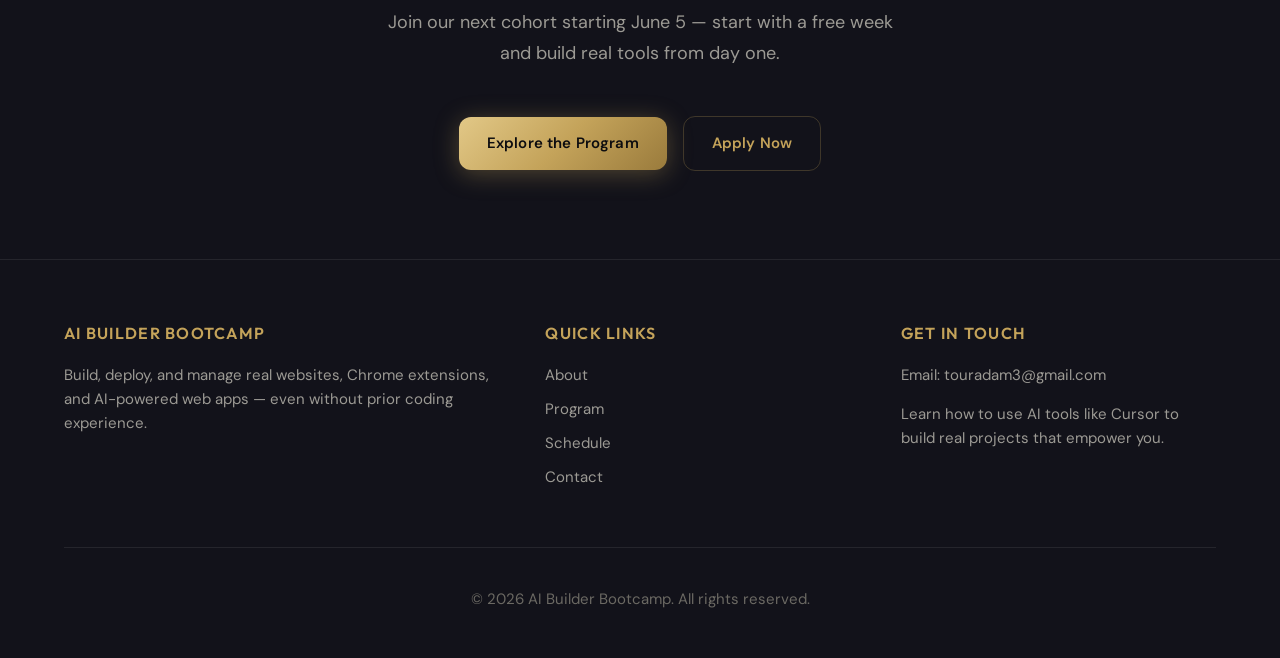
==== commit 001fa2a6: "Update home and about pages with philosophy and program overview" ====
--- a/index.html
+++ b/index.html
@@ -3,8 +3,8 @@
 <head>
   <meta charset="UTF-8" />
   <meta name="viewport" content="width=device-width, initial-scale=1.0" />
-  <title>AI Builder Bootcamp | Learn to Build with AI</title>
-  <meta name="description" content="A 4-week live bootcamp with Week 1 free. Learn to build websites, Chrome extensions, and AI apps using Cursor — no coding experience required." />
+  <title>AI Education Program | Understand AI, Build Tools, Stay in Control</title>
+  <meta name="description" content="A 4-week live AI education program starting June 5, 2026. Week 1 is free. Learn to understand AI, think critically, and build real tools — no technical background required." />
   <link rel="preconnect" href="https://fonts.googleapis.com" />
   <link rel="preconnect" href="https://fonts.gstatic.com" crossorigin />
   <link href="https://fonts.googleapis.com/css2?family=DM+Sans:ital,opsz,wght@0,9..40,400;0,9..40,500;0,9..40,600;0,9..40,700&family=Outfit:wght@500;600;700&display=swap" rel="stylesheet" />
@@ -15,15 +15,16 @@
   <main>
     <section class="hero">
       <div class="container text-center max-w-4xl">
-        <span class="hero-badge">4-Week Program · Week 1 Free</span>
+        <span class="hero-badge">Starts June 5 · Week 1 Free</span>
         <h1>
-          From beginner
-          <span class="highlight">to AI-powered builder in 4 weeks</span>
+          <span class="highlight">Build tools that optimize your life</span>
+          — don't let AI use you.
         </h1>
         <p class="lead">
-          Build websites, Chrome extensions, and AI apps — even if you've never coded before.
-          Learn how to build software with AI, not months of programming theory.
+          A 4-week live program for anyone — no prior technical background required.
+          Understand AI, think critically about it, and build real applications that improve your life.
         </p>
+        <p class="cohort-start-banner">First live session: <strong data-cohort-start>Friday, June 5, 2026 · 8:00–9:00 AM PST</strong></p>
         <div class="btn-group">
           <a href="program.html" class="btn btn-primary">View Program</a>
           <a href="contact.html#apply" class="btn btn-secondary">Apply Now</a>
@@ -54,45 +55,27 @@
       </div>
     </section>
 
+    <section class="section section-white">
+      <div class="container max-w-4xl">
+        <div class="section-header">
+          <span class="section-eyebrow">Program Overview</span>
+          <h2 class="section-title">Understand AI. Build Tools. Stay in Control.</h2>
+        </div>
+        <div id="home-program-overview" class="prose program-overview"></div>
+      </div>
+    </section>
+
     <section class="section section-gray">
       <div class="container">
         <div class="section-header">
           <span class="section-eyebrow">What you'll learn</span>
-          <h2 class="section-title">Build With AI — Think Like a Builder</h2>
+          <h2 class="section-title">What This Program Focuses On</h2>
           <p class="section-intro">
-            Week 1 is free — build a live website before you pay. Then grow into Chrome extensions,
+            Week 1 is free — experience real wins before committing. Then grow into Chrome extensions,
             AI web apps, and a capstone project on Demo Day.
           </p>
         </div>
-        <div class="grid-3">
-          <div class="card">
-            <div class="icon-box" aria-hidden="true">
-              <svg fill="none" viewBox="0 0 24 24" stroke="currentColor">
-                <path stroke-linecap="round" stroke-linejoin="round" stroke-width="2" d="M9.663 17h4.673M12 3v1m6.364 1.636l-.707.707M21 12h-1M4 12H3m3.343-5.657l-.707-.707m2.828 9.9a5 5 0 117.072 0l-.548.547A3.374 3.374 0 0014 18.469V19a2 2 0 11-4 0v-.531c0-.895-.356-1.754-.988-2.386l-.548-.547z" />
-              </svg>
-            </div>
-            <h3>AI Productivity</h3>
-            <p>Use ChatGPT and Cursor effectively — prompt engineering, debugging with AI, and workflows that accelerate your learning.</p>
-          </div>
-          <div class="card">
-            <div class="icon-box" aria-hidden="true">
-              <svg fill="none" viewBox="0 0 24 24" stroke="currentColor">
-                <path stroke-linecap="round" stroke-linejoin="round" stroke-width="2" d="M10 20l4-16m4 4l4 4-4 4M6 16l-4-4 4-4" />
-              </svg>
-            </div>
-            <h3>Build Real Projects</h3>
-            <p>Ship websites, Chrome extensions, and AI-powered web apps — from portfolio sites to capstone projects on Demo Day.</p>
-          </div>
-          <div class="card">
-            <div class="icon-box" aria-hidden="true">
-              <svg fill="none" viewBox="0 0 24 24" stroke="currentColor">
-                <path stroke-linecap="round" stroke-linejoin="round" stroke-width="2" d="M12 6.253v13m0-13C10.832 5.477 9.246 5 7.5 5S4.168 5.477 3 6.253v13C4.168 18.477 5.754 18 7.5 18s3.332.477 4.5 1.253m0-13C13.168 5.477 14.754 5 16.5 5c1.747 0 3.332.477 4.5 1.253v13C19.832 18.477 18.247 18 16.5 18c-1.746 0-3.332.477-4.5 1.253" />
-              </svg>
-            </div>
-            <h3>Professional Workflow</h3>
-            <p>Learn Git, GitHub, and deployment so your projects go live online — with a portfolio that proves what you can build.</p>
-          </div>
-        </div>
+        <div id="home-focus-areas" class="grid-4"></div>
       </div>
     </section>
 
@@ -100,9 +83,9 @@
       <div class="container">
         <div class="section-header">
           <span class="section-eyebrow">Audience</span>
-          <h2 class="section-title">Who This Bootcamp Is For</h2>
+          <h2 class="section-title">Who This Program Is For</h2>
           <p class="section-intro">
-            Anyone who wants to build with AI as a tool. No prior technical experience required.
+            Anyone who wants to use AI as a tool, not a crutch. No prior programming or AI experience required.
           </p>
         </div>
         <div id="home-audience" class="grid-2 grid-audience max-w-5xl" style="margin: 0 auto;"></div>
@@ -123,9 +106,9 @@
     <section class="section section-gray cta-band">
       <div class="container text-center">
         <span class="section-eyebrow">Get started</span>
-        <h2 class="section-title">Ready to Become an AI Builder?</h2>
+        <h2 class="section-title">Ready to Use AI With Intention?</h2>
         <p class="section-intro">
-          Join our next cohort — start with a free week and build real projects from day one.
+          Join our next cohort starting June 5 — start with a free week and build real tools from day one.
         </p>
         <div class="btn-group">
           <a href="program.html" class="btn btn-primary">Explore the Program</a>
--- a/css/styles.css
+++ b/css/styles.css
@@ -438,6 +438,18 @@
   z-index: 1;
 }
 
+.cohort-start-banner {
+  margin: 1rem 0 0;
+  font-size: 1rem;
+  color: var(--gray-400);
+  animation: fadeUp 0.6s var(--ease) 0.25s both;
+}
+
+.cohort-start-banner strong {
+  color: var(--gold);
+  font-weight: 600;
+}
+
 .hero-badge {
   display: inline-block;
   padding: 0.375rem 1rem;
@@ -808,6 +820,32 @@
   margin: 0 0 1.5rem;
 }
 
+.program-quote {
+  font-size: 1.125rem;
+  font-style: italic;
+  color: var(--text);
+  line-height: 1.7;
+  margin: 0 0 1.5rem;
+  padding: 1rem 0 1rem 1.25rem;
+  border-left: 3px solid var(--gold);
+}
+
+.overview-focus-list {
+  list-style: none;
+  padding: 0;
+  margin: 0;
+  display: grid;
+  gap: 0.75rem;
+}
+
+.overview-focus-list li {
+  display: flex;
+  align-items: flex-start;
+  gap: 0.75rem;
+  font-size: 1.0625rem;
+  color: var(--text-muted);
+}
+
 .feature-block {
   border-left: 3px solid var(--gold);
   padding: 0 0 0 1.5rem;
@@ -1036,9 +1074,15 @@
   gap: 1.25rem;
 }
 
-@media (min-width: 768px) {
+@media (min-width: 640px) {
   .format-grid {
-    grid-template-columns: repeat(3, 1fr);
+    grid-template-columns: repeat(2, 1fr);
+  }
+}
+
+@media (min-width: 1024px) {
+  .format-grid {
+    grid-template-columns: repeat(4, 1fr);
   }
 }
 
@@ -1054,6 +1098,11 @@
 .format-card:hover {
   transform: translateY(-4px);
   border-color: var(--border-gold);
+}
+
+.format-card-highlight {
+  border-color: var(--border-gold);
+  background: var(--primary-100);
 }
 
 .format-card .big {
@@ -1350,18 +1399,29 @@
   scroll-margin-top: 5rem;
 }
 
-.intake-form-frame {
+.intake-form-panel {
   background: var(--bg-card);
   border: 1px solid var(--border);
   border-radius: var(--radius-lg);
-  overflow: hidden;
-}
-
-.intake-form-frame iframe {
-  display: block;
-  width: 100%;
-  min-height: 600px;
-  border: 0;
+  padding: 2rem;
+  text-align: center;
+}
+
+.intake-form-panel-intro {
+  color: var(--text-muted);
+  margin: 0 0 1.5rem;
+  font-size: 0.9375rem;
+  line-height: 1.65;
+}
+
+.intake-form-fields {
+  max-width: 20rem;
+  margin: 0 auto 1.75rem;
+  text-align: left;
+}
+
+.intake-form-actions {
+  justify-content: center;
 }
 
 .intake-form-fallback {
@@ -1377,12 +1437,6 @@
 
 .intake-form-fallback a:hover {
   color: var(--gold-light);
-}
-
-@media (min-width: 768px) {
-  .intake-form-frame iframe {
-    min-height: 700px;
-  }
 }
 
 /* Animations */
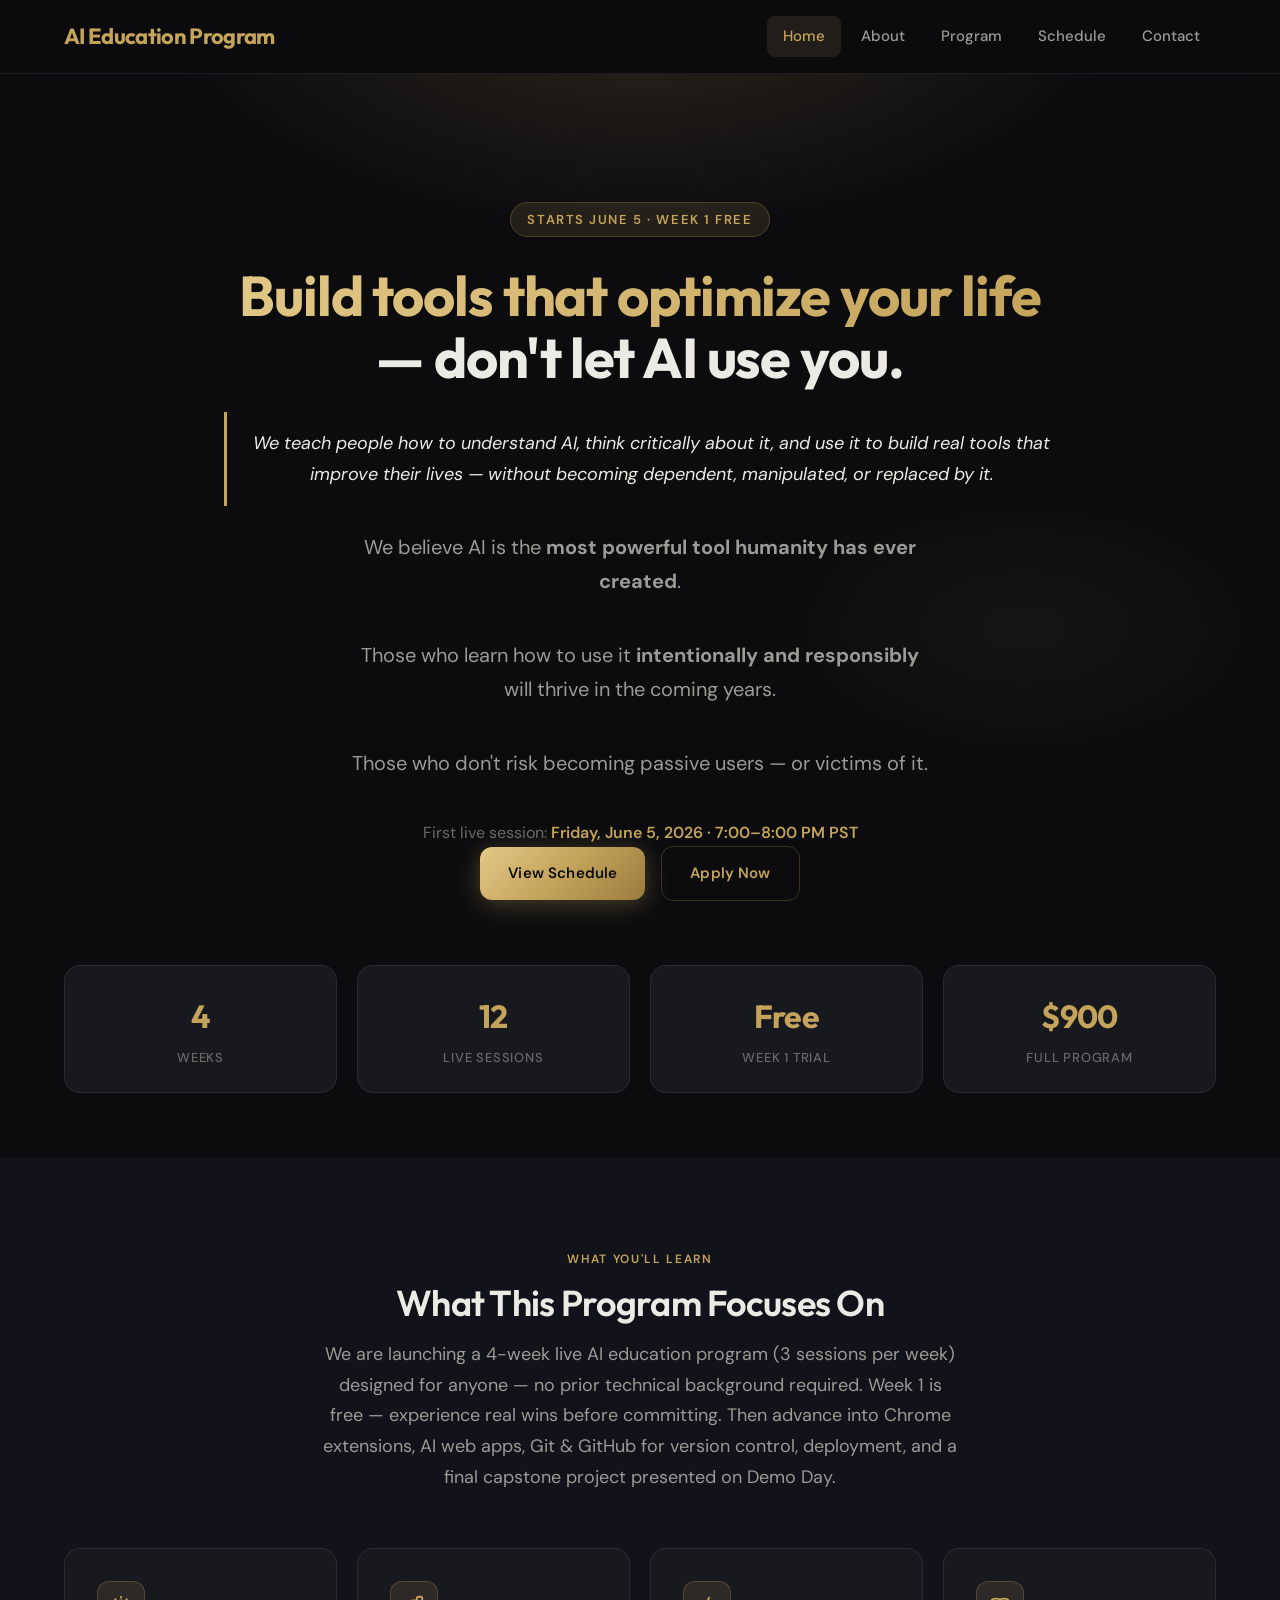
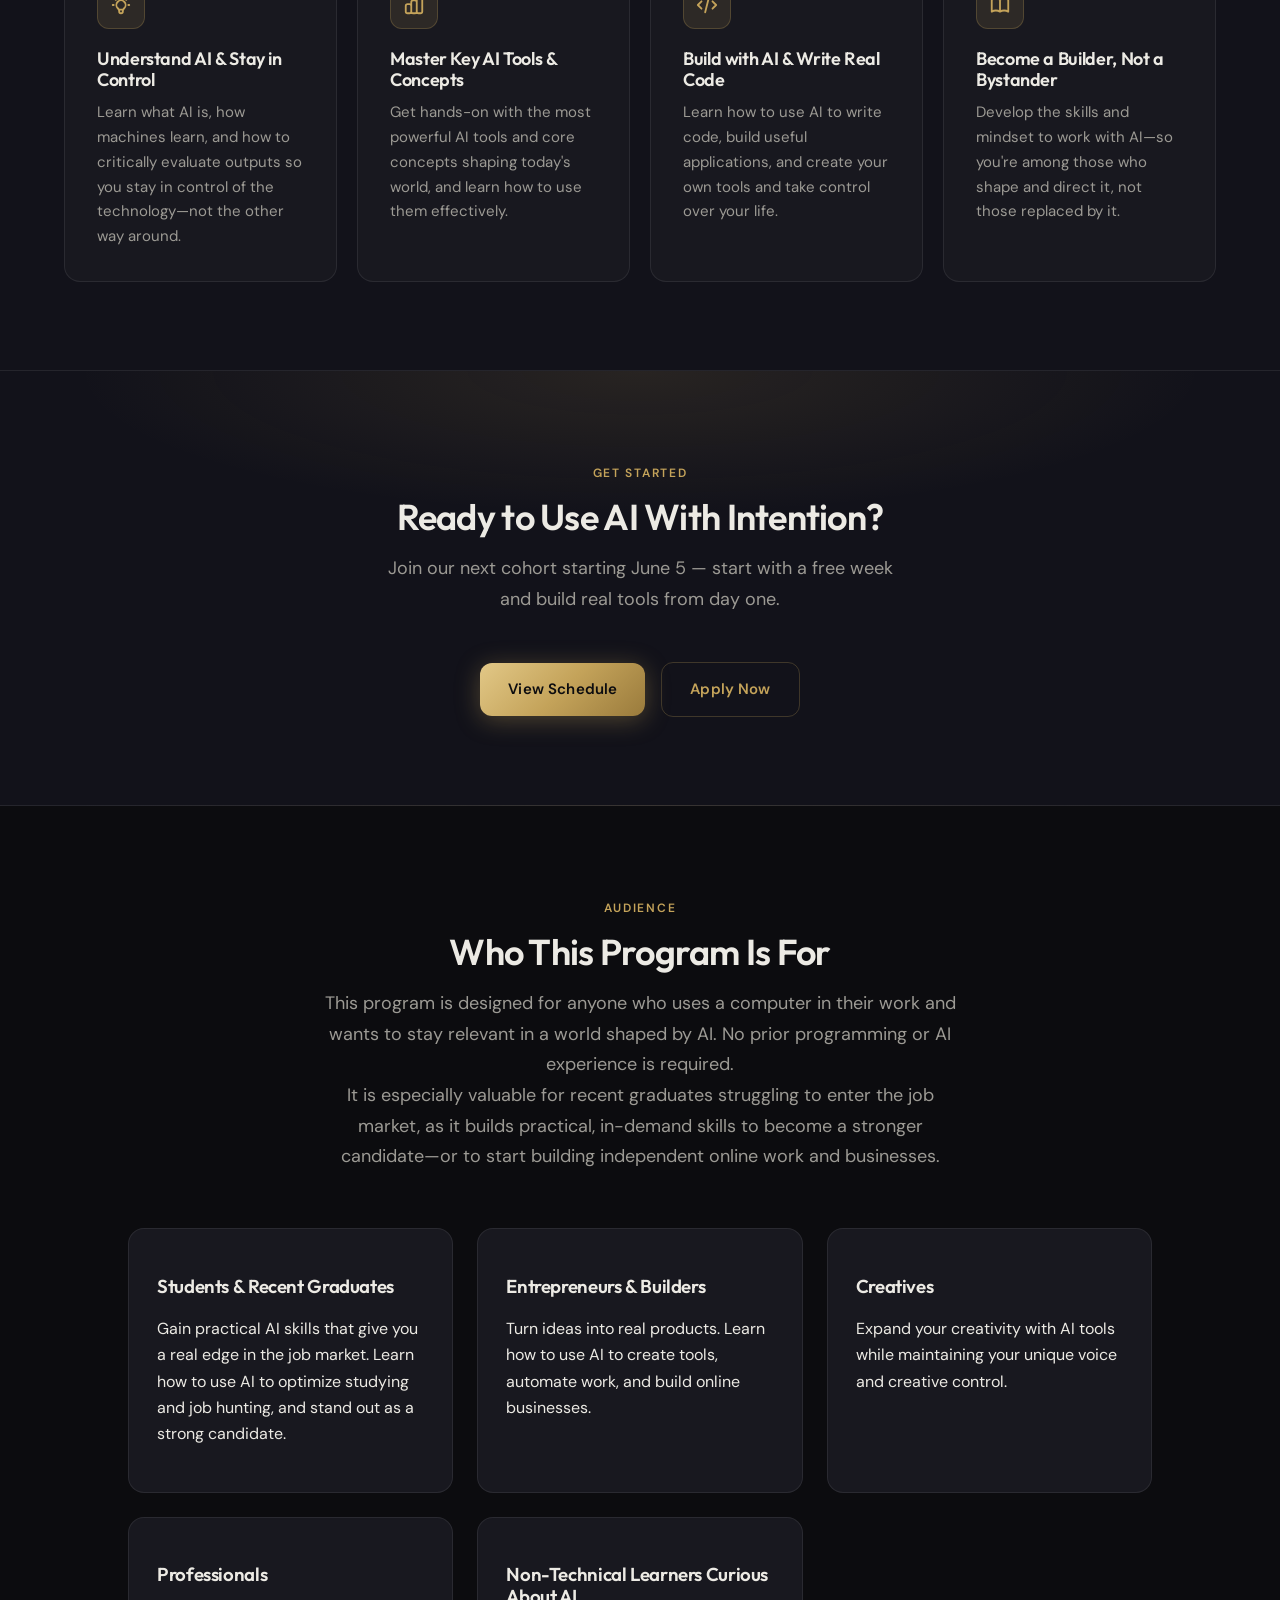
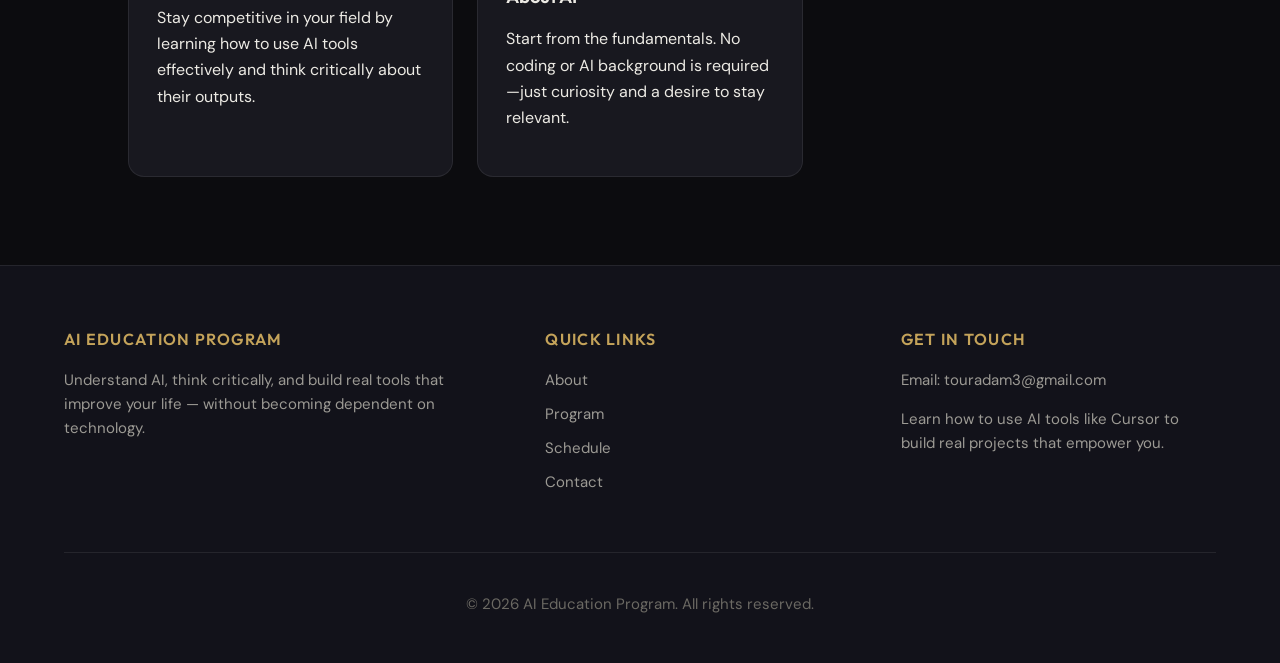
==== commit f9930fdb: "Update live session times: Fri 7-8 PM, Sat-Sun 8-10 AM PST" ====
--- a/index.html
+++ b/index.html
@@ -9,6 +9,7 @@
   <link rel="preconnect" href="https://fonts.gstatic.com" crossorigin />
   <link href="https://fonts.googleapis.com/css2?family=DM+Sans:ital,opsz,wght@0,9..40,400;0,9..40,500;0,9..40,600;0,9..40,700&family=Outfit:wght@500;600;700&display=swap" rel="stylesheet" />
   <meta name="theme-color" content="#0c0c0f" />
+  <link rel="icon" href="assets/logo.svg" type="image/svg+xml" />
   <link rel="stylesheet" href="css/styles.css" />
 </head>
 <body>
@@ -20,13 +21,23 @@
           <span class="highlight">Build tools that optimize your life</span>
           — don't let AI use you.
         </h1>
-        <p class="lead">
-          A 4-week live program for anyone — no prior technical background required.
-          Understand AI, think critically about it, and build real applications that improve your life.
-        </p>
-        <p class="cohort-start-banner">First live session: <strong data-cohort-start>Friday, June 5, 2026 · 8:00–9:00 AM PST</strong></p>
+        <div class="hero-intro">
+          <blockquote class="program-quote hero-quote">
+            We teach people how to understand AI, think critically about it, and use it to build real tools that improve their lives — without becoming dependent, manipulated, or replaced by it.
+          </blockquote>
+          <p class="lead">
+            We believe AI is the <strong>most powerful tool humanity has ever created</strong>.
+          </p>
+          <p class="lead">
+            Those who learn how to use it <strong>intentionally and responsibly</strong> will thrive in the coming years.
+          </p>
+          <p class="lead">
+            Those who don't risk becoming passive users — or victims of it.
+          </p>
+        </div>
+        <p class="cohort-start-banner">First live session: <strong data-cohort-start>Friday, June 5, 2026 · 7:00–8:00 PM PST</strong></p>
         <div class="btn-group">
-          <a href="program.html" class="btn btn-primary">View Program</a>
+          <a href="schedule.html" class="btn btn-primary">View Schedule</a>
           <a href="contact.html#apply" class="btn btn-secondary">Apply Now</a>
         </div>
       </div>
@@ -55,27 +66,31 @@
       </div>
     </section>
 
-    <section class="section section-white">
-      <div class="container max-w-4xl">
-        <div class="section-header">
-          <span class="section-eyebrow">Program Overview</span>
-          <h2 class="section-title">Understand AI. Build Tools. Stay in Control.</h2>
-        </div>
-        <div id="home-program-overview" class="prose program-overview"></div>
-      </div>
-    </section>
-
     <section class="section section-gray">
       <div class="container">
         <div class="section-header">
           <span class="section-eyebrow">What you'll learn</span>
           <h2 class="section-title">What This Program Focuses On</h2>
           <p class="section-intro">
-            Week 1 is free — experience real wins before committing. Then grow into Chrome extensions,
-            AI web apps, and a capstone project on Demo Day.
+            We are launching a 4-week live AI education program (3 sessions per week) designed for anyone — no prior technical background required.
+            Week 1 is free — experience real wins before committing. Then advance into Chrome extensions, AI web apps, Git &amp; GitHub for version control, deployment, and a final capstone project presented on Demo Day.
           </p>
         </div>
         <div id="home-focus-areas" class="grid-4"></div>
+      </div>
+    </section>
+
+    <section class="section section-primary cta-band">
+      <div class="container text-center">
+        <span class="section-eyebrow">Get started</span>
+        <h2 class="section-title">Ready to Use AI With Intention?</h2>
+        <p class="section-intro">
+          Join our next cohort starting June 5 — start with a free week and build real tools from day one.
+        </p>
+        <div class="btn-group">
+          <a href="schedule.html" class="btn btn-primary">View Schedule</a>
+          <a href="contact.html#apply" class="btn btn-secondary">Apply Now</a>
+        </div>
       </div>
     </section>
 
@@ -85,35 +100,13 @@
           <span class="section-eyebrow">Audience</span>
           <h2 class="section-title">Who This Program Is For</h2>
           <p class="section-intro">
-            Anyone who wants to use AI as a tool, not a crutch. No prior programming or AI experience required.
+            This program is designed for anyone who uses a computer in their work and wants to stay relevant in a world shaped by AI. No prior programming or AI experience is required.
+          </p>
+          <p class="section-intro">
+            It is especially valuable for recent graduates struggling to enter the job market, as it builds practical, in-demand skills to become a stronger candidate—or to start building independent online work and businesses.
           </p>
         </div>
         <div id="home-audience" class="grid-2 grid-audience max-w-5xl" style="margin: 0 auto;"></div>
-      </div>
-    </section>
-
-    <section class="section section-primary">
-      <div class="container">
-        <div class="section-header">
-          <span class="section-eyebrow">Values</span>
-          <h2 class="section-title">Our Core Philosophy</h2>
-          <p class="section-intro">These principles guide everything we teach</p>
-        </div>
-        <div id="home-philosophy" class="philosophy-grid max-w-4xl" style="margin: 0 auto;"></div>
-      </div>
-    </section>
-
-    <section class="section section-gray cta-band">
-      <div class="container text-center">
-        <span class="section-eyebrow">Get started</span>
-        <h2 class="section-title">Ready to Use AI With Intention?</h2>
-        <p class="section-intro">
-          Join our next cohort starting June 5 — start with a free week and build real tools from day one.
-        </p>
-        <div class="btn-group">
-          <a href="program.html" class="btn btn-primary">Explore the Program</a>
-          <a href="contact.html#apply" class="btn btn-secondary">Apply Now</a>
-        </div>
       </div>
     </section>
   </main>
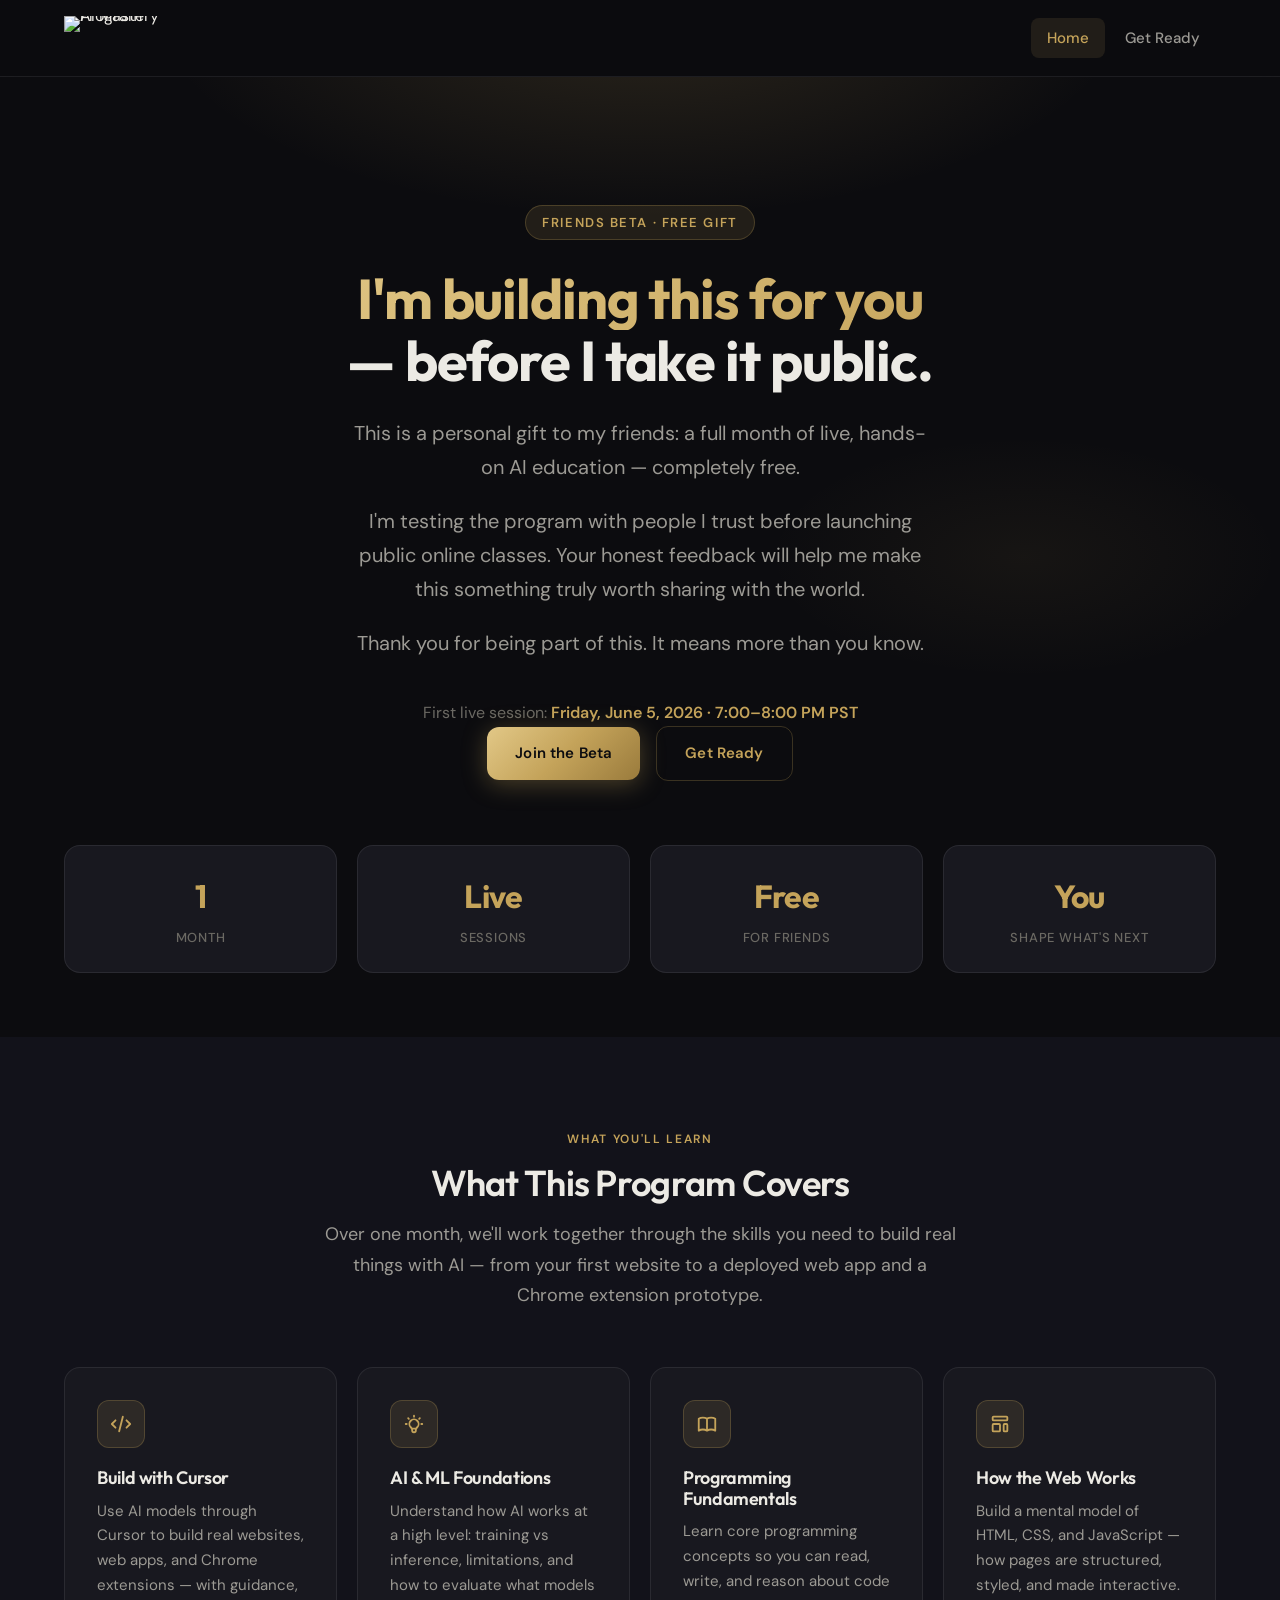
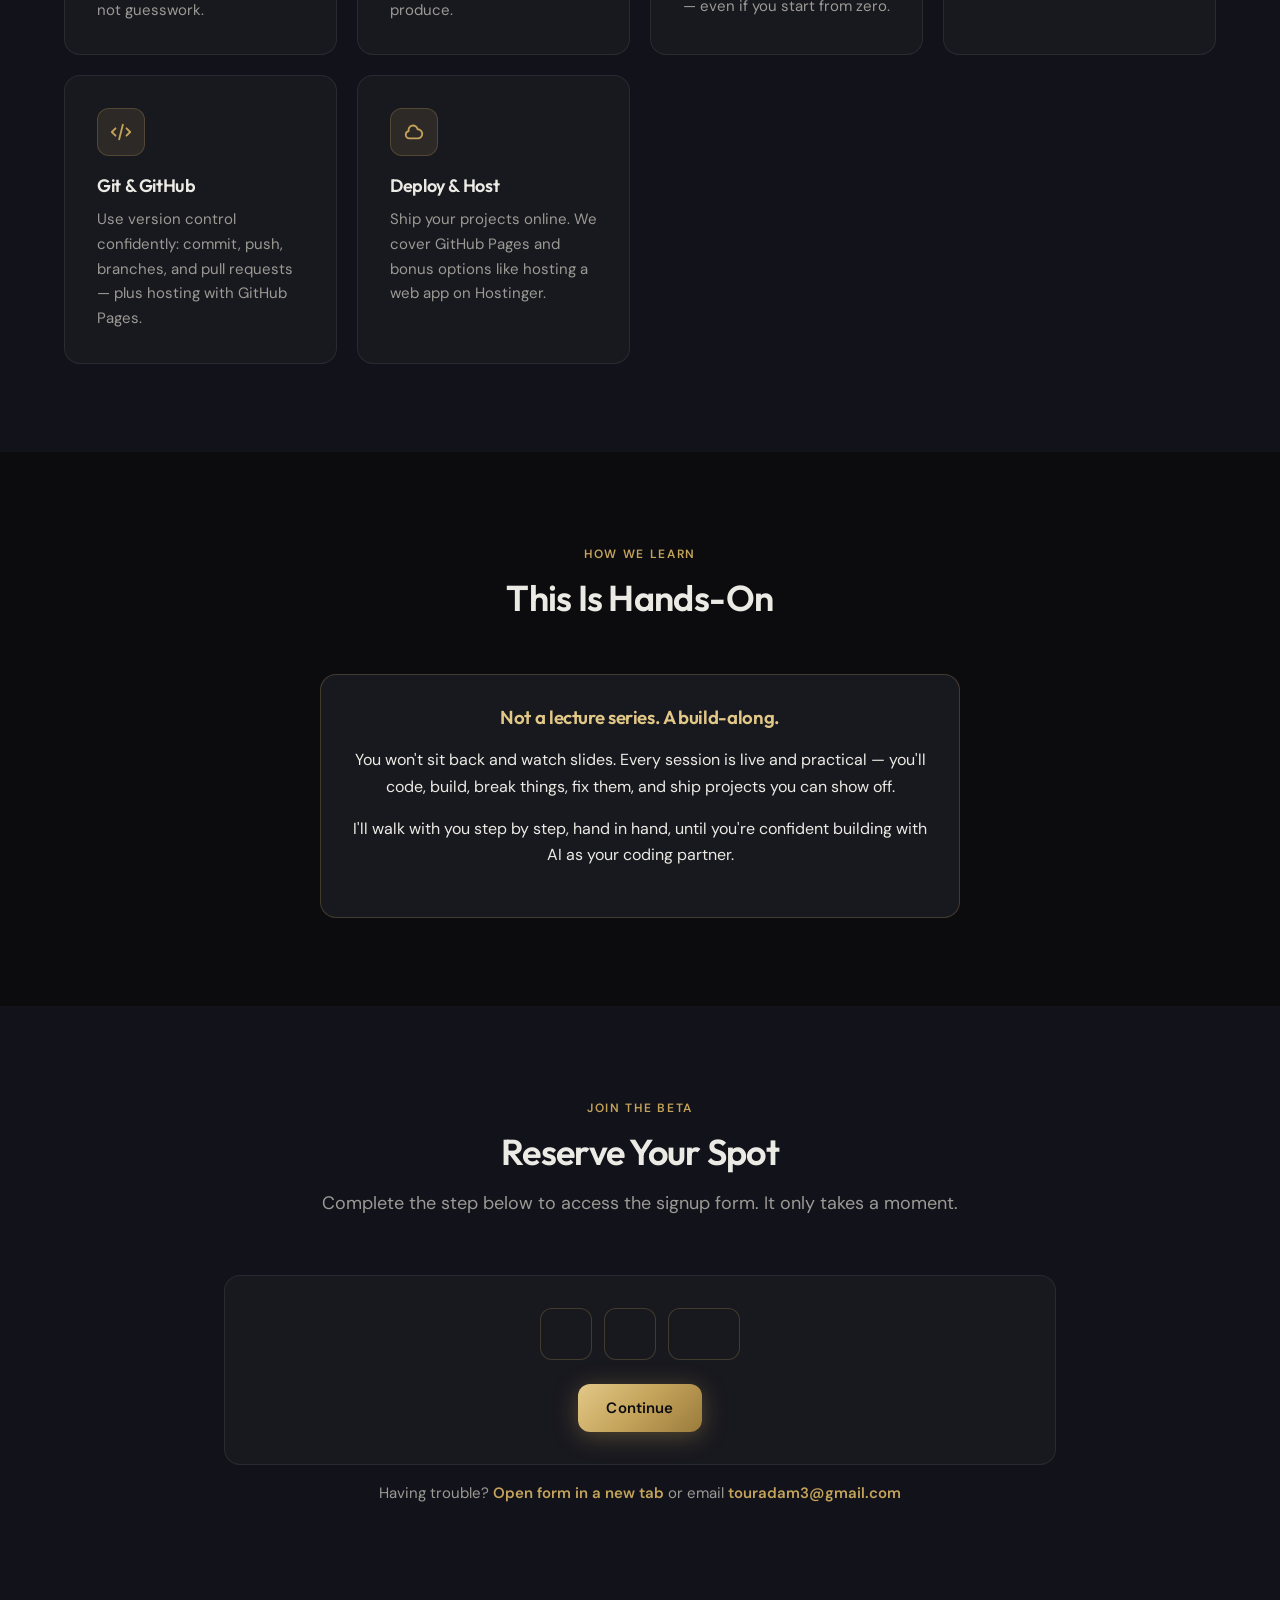
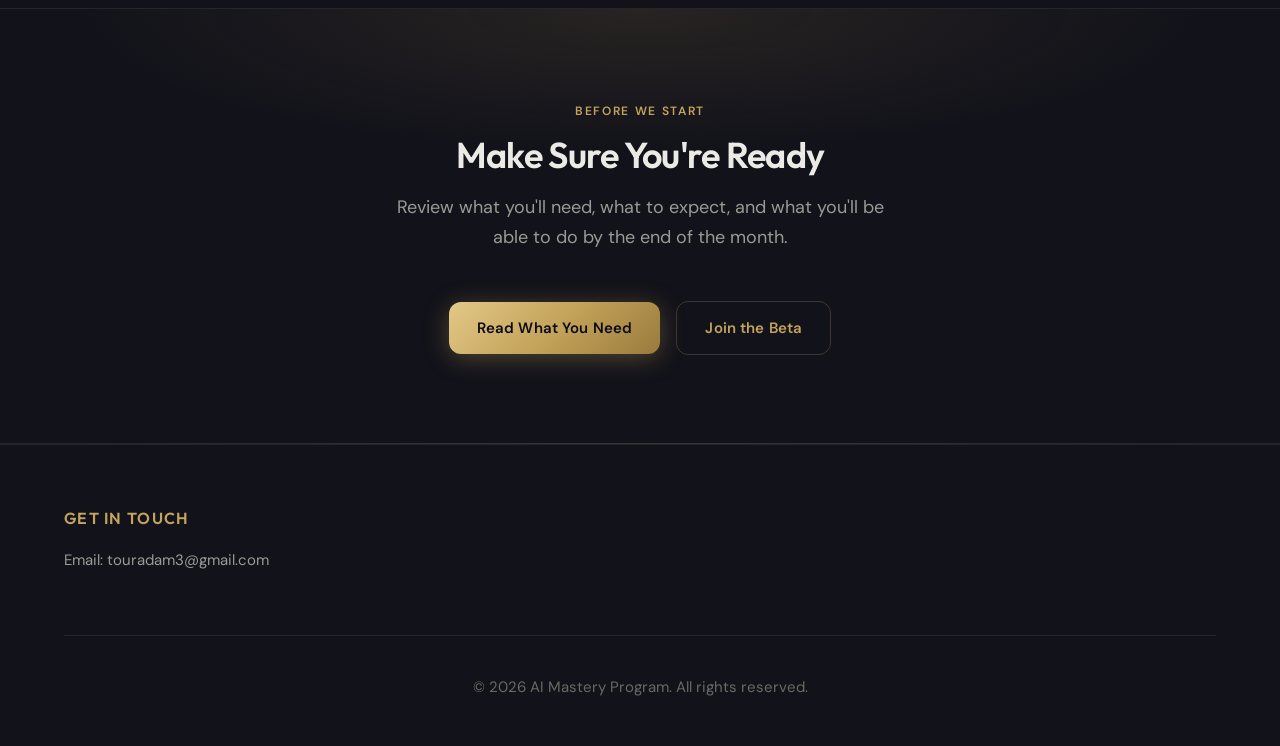
==== commit c365c223: "Refactor site to 2-page friends beta for GitHub Pages" ====
--- a/index.html
+++ b/index.html
@@ -3,8 +3,8 @@
 <head>
   <meta charset="UTF-8" />
   <meta name="viewport" content="width=device-width, initial-scale=1.0" />
-  <title>AI Education Program | Understand AI, Build Tools, Stay in Control</title>
-  <meta name="description" content="A 4-week live AI education program starting June 5, 2026. Week 1 is free. Learn to understand AI, think critically, and build real tools — no technical background required." />
+  <title>AI Mastery Program | Friends Beta</title>
+  <meta name="description" content="A free friends-only beta of the AI Mastery Program. Learn to build websites, web apps, and Chrome extensions with Cursor — and help shape the course before public launch." />
   <link rel="preconnect" href="https://fonts.googleapis.com" />
   <link rel="preconnect" href="https://fonts.gstatic.com" crossorigin />
   <link href="https://fonts.googleapis.com/css2?family=DM+Sans:ital,opsz,wght@0,9..40,400;0,9..40,500;0,9..40,600;0,9..40,700&family=Outfit:wght@500;600;700&display=swap" rel="stylesheet" />
@@ -16,29 +16,26 @@
   <main>
     <section class="hero">
       <div class="container text-center max-w-4xl">
-        <span class="hero-badge">Starts June 5 · Week 1 Free</span>
+        <span class="hero-badge">Friends Beta · Free Gift</span>
         <h1>
-          <span class="highlight">Build tools that optimize your life</span>
-          — don't let AI use you.
+          <span class="highlight">I'm building this for you</span>
+          — before I take it public.
         </h1>
         <div class="hero-intro">
-          <blockquote class="program-quote hero-quote">
-            We teach people how to understand AI, think critically about it, and use it to build real tools that improve their lives — without becoming dependent, manipulated, or replaced by it.
-          </blockquote>
           <p class="lead">
-            We believe AI is the <strong>most powerful tool humanity has ever created</strong>.
+            This is a personal gift to my friends: a full month of live, hands-on AI education — completely free.
           </p>
           <p class="lead">
-            Those who learn how to use it <strong>intentionally and responsibly</strong> will thrive in the coming years.
+            I'm testing the program with people I trust before launching public online classes. Your honest feedback will help me make this something truly worth sharing with the world.
           </p>
           <p class="lead">
-            Those who don't risk becoming passive users — or victims of it.
+            Thank you for being part of this. It means more than you know.
           </p>
         </div>
         <p class="cohort-start-banner">First live session: <strong data-cohort-start>Friday, June 5, 2026 · 7:00–8:00 PM PST</strong></p>
         <div class="btn-group">
-          <a href="schedule.html" class="btn btn-primary">View Schedule</a>
-          <a href="contact.html#apply" class="btn btn-secondary">Apply Now</a>
+          <a href="#join" class="btn btn-primary">Join the Beta</a>
+          <a href="success.html" class="btn btn-secondary">Get Ready</a>
         </div>
       </div>
     </section>
@@ -47,20 +44,20 @@
       <div class="container">
         <div class="stats-grid">
           <div class="stat-card">
-            <div class="stat-value">4</div>
-            <div class="stat-label">Weeks</div>
+            <div class="stat-value">1</div>
+            <div class="stat-label">Month</div>
           </div>
           <div class="stat-card">
-            <div class="stat-value">12</div>
-            <div class="stat-label">Live Sessions</div>
+            <div class="stat-value">Live</div>
+            <div class="stat-label">Sessions</div>
           </div>
           <div class="stat-card">
             <div class="stat-value">Free</div>
-            <div class="stat-label">Week 1 Trial</div>
+            <div class="stat-label">For Friends</div>
           </div>
           <div class="stat-card">
-            <div class="stat-value">$900</div>
-            <div class="stat-label">Full Program</div>
+            <div class="stat-value">You</div>
+            <div class="stat-label">Shape What's Next</div>
           </div>
         </div>
       </div>
@@ -70,49 +67,109 @@
       <div class="container">
         <div class="section-header">
           <span class="section-eyebrow">What you'll learn</span>
-          <h2 class="section-title">What This Program Focuses On</h2>
+          <h2 class="section-title">What This Program Covers</h2>
           <p class="section-intro">
-            We are launching a 4-week live AI education program (3 sessions per week) designed for anyone — no prior technical background required.
-            Week 1 is free — experience real wins before committing. Then advance into Chrome extensions, AI web apps, Git &amp; GitHub for version control, deployment, and a final capstone project presented on Demo Day.
+            Over one month, we'll work together through the skills you need to build real things with AI — from your first website to a deployed web app and a Chrome extension prototype.
           </p>
         </div>
-        <div id="home-focus-areas" class="grid-4"></div>
-      </div>
-    </section>
-
-    <section class="section section-primary cta-band">
-      <div class="container text-center">
-        <span class="section-eyebrow">Get started</span>
-        <h2 class="section-title">Ready to Use AI With Intention?</h2>
-        <p class="section-intro">
-          Join our next cohort starting June 5 — start with a free week and build real tools from day one.
-        </p>
-        <div class="btn-group">
-          <a href="schedule.html" class="btn btn-primary">View Schedule</a>
-          <a href="contact.html#apply" class="btn btn-secondary">Apply Now</a>
-        </div>
+        <div id="beta-learn-topics" class="grid-4"></div>
       </div>
     </section>
 
     <section class="section section-white">
       <div class="container">
-        <div class="section-header">
-          <span class="section-eyebrow">Audience</span>
-          <h2 class="section-title">Who This Program Is For</h2>
-          <p class="section-intro">
-            This program is designed for anyone who uses a computer in their work and wants to stay relevant in a world shaped by AI. No prior programming or AI experience is required.
+        <div class="section-header text-center">
+          <span class="section-eyebrow">How we learn</span>
+          <h2 class="section-title">This Is Hands-On</h2>
+        </div>
+        <div class="hands-on-callout">
+          <h3>Not a lecture series. A build-along.</h3>
+          <p>
+            You won't sit back and watch slides. Every session is live and practical — you'll code, build, break things, fix them, and ship projects you can show off.
           </p>
-          <p class="section-intro">
-            It is especially valuable for recent graduates struggling to enter the job market, as it builds practical, in-demand skills to become a stronger candidate—or to start building independent online work and businesses.
+          <p>
+            I'll walk with you step by step, hand in hand, until you're confident building with AI as your coding partner.
           </p>
         </div>
-        <div id="home-audience" class="grid-2 grid-audience max-w-5xl" style="margin: 0 auto;"></div>
+      </div>
+    </section>
+
+    <section id="join" class="section section-gray intake-form-section">
+      <div class="container max-w-4xl">
+        <div class="section-header text-center">
+          <span class="section-eyebrow">Join the beta</span>
+          <h2 class="section-title">Reserve Your Spot</h2>
+          <p class="section-intro">
+            Complete the step below to access the signup form. It only takes a moment.
+          </p>
+        </div>
+
+        <div id="beta-gate" class="intake-form-panel">
+          <div class="beta-gate-row" role="group" aria-label="Continue step">
+            <input type="text" inputmode="numeric" pattern="[0-9]*" maxlength="1" id="beta-gate-1" class="beta-gate-input" aria-label="First value" autocomplete="off" />
+            <input type="text" inputmode="numeric" pattern="[0-9]*" maxlength="1" id="beta-gate-2" class="beta-gate-input" aria-label="Second value" autocomplete="off" />
+            <input type="text" inputmode="numeric" pattern="[0-9]*" maxlength="2" id="beta-gate-3" class="beta-gate-input beta-gate-input--wide" aria-label="Third value" autocomplete="off" />
+          </div>
+          <p id="beta-gate-error" class="beta-gate-error" hidden>That didn't work. Try again.</p>
+          <div class="btn-group beta-gate-actions">
+            <button type="button" id="beta-gate-continue" class="btn btn-primary">Continue</button>
+          </div>
+        </div>
+
+        <div id="beta-signup-panel" class="intake-form-panel" hidden>
+          <p class="intake-form-panel-intro">
+            You're in. Complete the form below to confirm your spot in the friends beta cohort.
+          </p>
+          <div class="btn-group intake-form-actions">
+            <a id="notion-form-link" class="btn btn-primary" href="#" target="_blank" rel="noopener noreferrer">Sign Up for the Beta</a>
+          </div>
+          <p class="beta-signup-note">
+            After you sign up, you'll receive an email with the link for the class.
+          </p>
+        </div>
+
+        <p class="intake-form-fallback text-center">
+          Having trouble?
+          <a id="notion-form-link-secondary" href="#" target="_blank" rel="noopener noreferrer">Open form in a new tab</a>
+          or email <a href="mailto:touradam3@gmail.com">touradam3@gmail.com</a>
+        </p>
+      </div>
+    </section>
+
+    <div id="beta-success-modal" hidden>
+      <div class="beta-modal-overlay">
+        <div class="beta-modal" role="dialog" aria-labelledby="beta-modal-title" aria-modal="true">
+          <div class="beta-modal-icon" aria-hidden="true">&#10003;</div>
+          <h3 id="beta-modal-title">You're in — thank you.</h3>
+          <p>
+            I'm genuinely grateful for your friendship and for trusting me enough to try this with me.
+          </p>
+          <p>
+            Your feedback along the way will help me refine every session before I open this to the public. I hope the course brings you real value — skills you can use, projects you're proud of, and confidence with AI as a tool.
+          </p>
+          <button type="button" id="beta-modal-close" class="btn btn-primary">Continue to Sign Up</button>
+        </div>
+      </div>
+    </div>
+
+    <section class="section section-primary cta-band">
+      <div class="container text-center">
+        <span class="section-eyebrow">Before we start</span>
+        <h2 class="section-title">Make Sure You're Ready</h2>
+        <p class="section-intro">
+          Review what you'll need, what to expect, and what you'll be able to do by the end of the month.
+        </p>
+        <div class="btn-group">
+          <a href="success.html" class="btn btn-primary">Read What You Need</a>
+          <a href="#join" class="btn btn-secondary">Join the Beta</a>
+        </div>
       </div>
     </section>
   </main>
 
   <script src="js/data.js"></script>
   <script src="js/layout.js"></script>
+  <script src="js/beta-gate.js"></script>
   <script src="js/main.js"></script>
 </body>
 </html>
--- a/css/styles.css
+++ b/css/styles.css
@@ -142,16 +142,22 @@
 }
 
 .logo {
-  font-family: var(--font-display);
-  font-size: 1.375rem;
-  font-weight: 700;
-  letter-spacing: -0.03em;
-  color: var(--gold);
-  transition: color 0.2s var(--ease);
+  display: inline-flex;
+  align-items: center;
+  line-height: 0;
+  transition: opacity 0.2s var(--ease);
 }
 
 .logo:hover {
-  color: var(--gold-light);
+  opacity: 0.9;
+}
+
+.logo-img {
+  display: block;
+  height: 2.75rem;
+  width: auto;
+  max-width: min(200px, 42vw);
+  object-fit: contain;
 }
 
 .nav-desktop {
@@ -272,6 +278,11 @@
 @media (min-width: 768px) {
   .footer-grid {
     grid-template-columns: 1.4fr 1fr 1fr;
+  }
+
+  .footer-grid-simple {
+    grid-template-columns: 1fr;
+    max-width: 24rem;
   }
 }
 
@@ -482,13 +493,32 @@
   background-clip: text;
 }
 
+.hero-intro {
+  max-width: 40rem;
+  margin: 0 auto 2rem;
+}
+
+.hero-quote {
+  text-align: left;
+  margin: 0 auto 1.5rem;
+}
+
 .hero .lead {
   font-size: clamp(1.0625rem, 2vw, 1.25rem);
   color: var(--text-muted);
   max-width: 36rem;
-  margin: 0 auto 2.5rem;
+  margin-left: auto;
+  margin-right: auto;
   line-height: 1.7;
   animation: fadeUp 0.6s var(--ease) 0.2s both;
+}
+
+.hero-intro .lead {
+  margin-bottom: 1rem;
+}
+
+.hero-intro .lead:last-child {
+  margin-bottom: 2.5rem;
 }
 
 .hero .btn-group {
@@ -871,6 +901,69 @@
   border-radius: var(--radius-xl);
 }
 
+.instructor-card-header h3 {
+  margin: 1rem 0 0;
+  font-size: 1.5rem;
+}
+
+.instructor-bio {
+  margin-top: 2rem;
+  text-align: left;
+}
+
+.instructor-equations {
+  list-style: none;
+  padding: 0;
+  margin: 0 0 1.5rem;
+  display: grid;
+  gap: 1rem;
+}
+
+.instructor-equations li {
+  padding: 1.25rem 1.5rem;
+  background: var(--bg-card);
+  border: 1px solid var(--border);
+  border-left: 3px solid var(--gold);
+  border-radius: var(--radius-md);
+  text-align: center;
+}
+
+.math-equation {
+  display: flex;
+  flex-direction: row;
+  flex-wrap: nowrap;
+  align-items: center;
+  justify-content: center;
+  gap: 0.45em;
+  margin: 0;
+  padding: 0;
+  font-family: "Cambria Math", "Times New Roman", Georgia, serif;
+  font-size: 1.5rem;
+  line-height: 1;
+  color: var(--text);
+  white-space: nowrap;
+}
+
+.math-sym {
+  font-style: italic;
+  font-weight: 500;
+}
+
+.math-op,
+.math-num {
+  font-style: normal;
+  font-weight: 600;
+}
+
+.math-equation-note {
+  display: block;
+  margin-top: 0.75rem;
+  font-size: 0.9375rem;
+  color: var(--text-muted);
+  font-style: italic;
+  text-align: center;
+}
+
 @media (min-width: 768px) {
   .instructor-card {
     padding: 3.5rem;
@@ -884,6 +977,17 @@
   border: 2px solid var(--border-gold);
   border-radius: 50%;
   margin: 0 auto 1.5rem;
+}
+
+.instructor-photo {
+  width: 7rem;
+  height: 7rem;
+  border: 2px solid var(--border-gold);
+  border-radius: 50%;
+  margin: 0 auto 1rem;
+  object-fit: cover;
+  object-position: center top;
+  display: block;
 }
 
 /* Program */
@@ -1459,3 +1563,166 @@
     transition-duration: 0.01ms !important;
   }
 }
+
+/* Beta gate & signup */
+.beta-gate-row {
+  display: flex;
+  flex-wrap: wrap;
+  align-items: center;
+  justify-content: center;
+  gap: 0.75rem;
+  margin: 0 auto 1.5rem;
+  max-width: 20rem;
+}
+
+.beta-gate-input {
+  width: 3.25rem;
+  height: 3.25rem;
+  min-width: 3.25rem;
+  min-height: 3.25rem;
+  padding: 0;
+  text-align: center;
+  font-family: var(--font-display);
+  font-size: 1.375rem;
+  font-weight: 600;
+  color: var(--text);
+  background: var(--bg-card);
+  border: 1px solid var(--border-gold);
+  border-radius: var(--radius-md);
+  transition: border-color 0.2s var(--ease), box-shadow 0.2s var(--ease);
+}
+
+.beta-gate-input--wide {
+  width: 4.5rem;
+  min-width: 4.5rem;
+}
+
+.beta-gate-input:focus {
+  outline: none;
+  border-color: var(--gold);
+  box-shadow: 0 0 0 3px var(--gold-glow);
+}
+
+.beta-gate-input.is-invalid {
+  animation: shake 0.45s var(--ease);
+  border-color: rgba(220, 80, 80, 0.6);
+}
+
+@keyframes shake {
+  0%, 100% { transform: translateX(0); }
+  20% { transform: translateX(-6px); }
+  40% { transform: translateX(6px); }
+  60% { transform: translateX(-4px); }
+  80% { transform: translateX(4px); }
+}
+
+.beta-gate-error {
+  color: var(--text-muted);
+  font-size: 0.9375rem;
+  margin: 0 0 1rem;
+}
+
+.beta-gate-actions {
+  margin-top: 0.5rem;
+}
+
+body.beta-modal-open {
+  overflow: hidden;
+}
+
+.beta-modal-overlay {
+  position: fixed;
+  inset: 0;
+  z-index: 200;
+  display: flex;
+  align-items: center;
+  justify-content: center;
+  padding: 1.25rem;
+  background: rgba(12, 12, 15, 0.85);
+  backdrop-filter: blur(4px);
+}
+
+.beta-modal {
+  width: 100%;
+  max-width: 28rem;
+  padding: 2rem;
+  background: var(--surface);
+  border: 1px solid var(--border-gold);
+  border-radius: var(--radius-xl);
+  box-shadow: var(--shadow-md), var(--shadow-gold);
+  text-align: center;
+  animation: fadeUp 0.4s var(--ease);
+}
+
+.beta-modal-icon {
+  display: inline-flex;
+  align-items: center;
+  justify-content: center;
+  width: 3.5rem;
+  height: 3.5rem;
+  margin-bottom: 1rem;
+  border-radius: 50%;
+  background: var(--primary-100);
+  color: var(--gold);
+  font-size: 1.5rem;
+  font-weight: 700;
+}
+
+.beta-modal h3 {
+  margin: 0 0 0.75rem;
+  font-size: 1.5rem;
+}
+
+.beta-modal p {
+  margin: 0 0 1rem;
+  color: var(--text-muted);
+  line-height: 1.65;
+}
+
+.beta-modal p:last-of-type {
+  margin-bottom: 1.5rem;
+}
+
+.beta-signup-reveal {
+  animation: fadeUp 0.5s var(--ease);
+}
+
+.beta-signup-note {
+  margin-top: 1rem;
+  color: var(--text-muted);
+  font-size: 0.9375rem;
+}
+
+.hands-on-callout {
+  max-width: 40rem;
+  margin: 0 auto;
+  padding: 2rem;
+  background: var(--bg-card);
+  border: 1px solid var(--border-gold);
+  border-radius: var(--radius-lg);
+  text-align: center;
+}
+
+.hands-on-callout h3 {
+  margin-top: 0;
+  color: var(--gold-light);
+}
+
+@media (max-width: 480px) {
+  .beta-gate-row {
+    gap: 0.5rem;
+  }
+
+  .beta-gate-input {
+    width: 2.75rem;
+    height: 2.75rem;
+    min-width: 2.75rem;
+    min-height: 2.75rem;
+    font-size: 1.125rem;
+  }
+
+  .beta-gate-input--wide {
+    width: 4rem;
+    min-width: 4rem;
+  }
+}
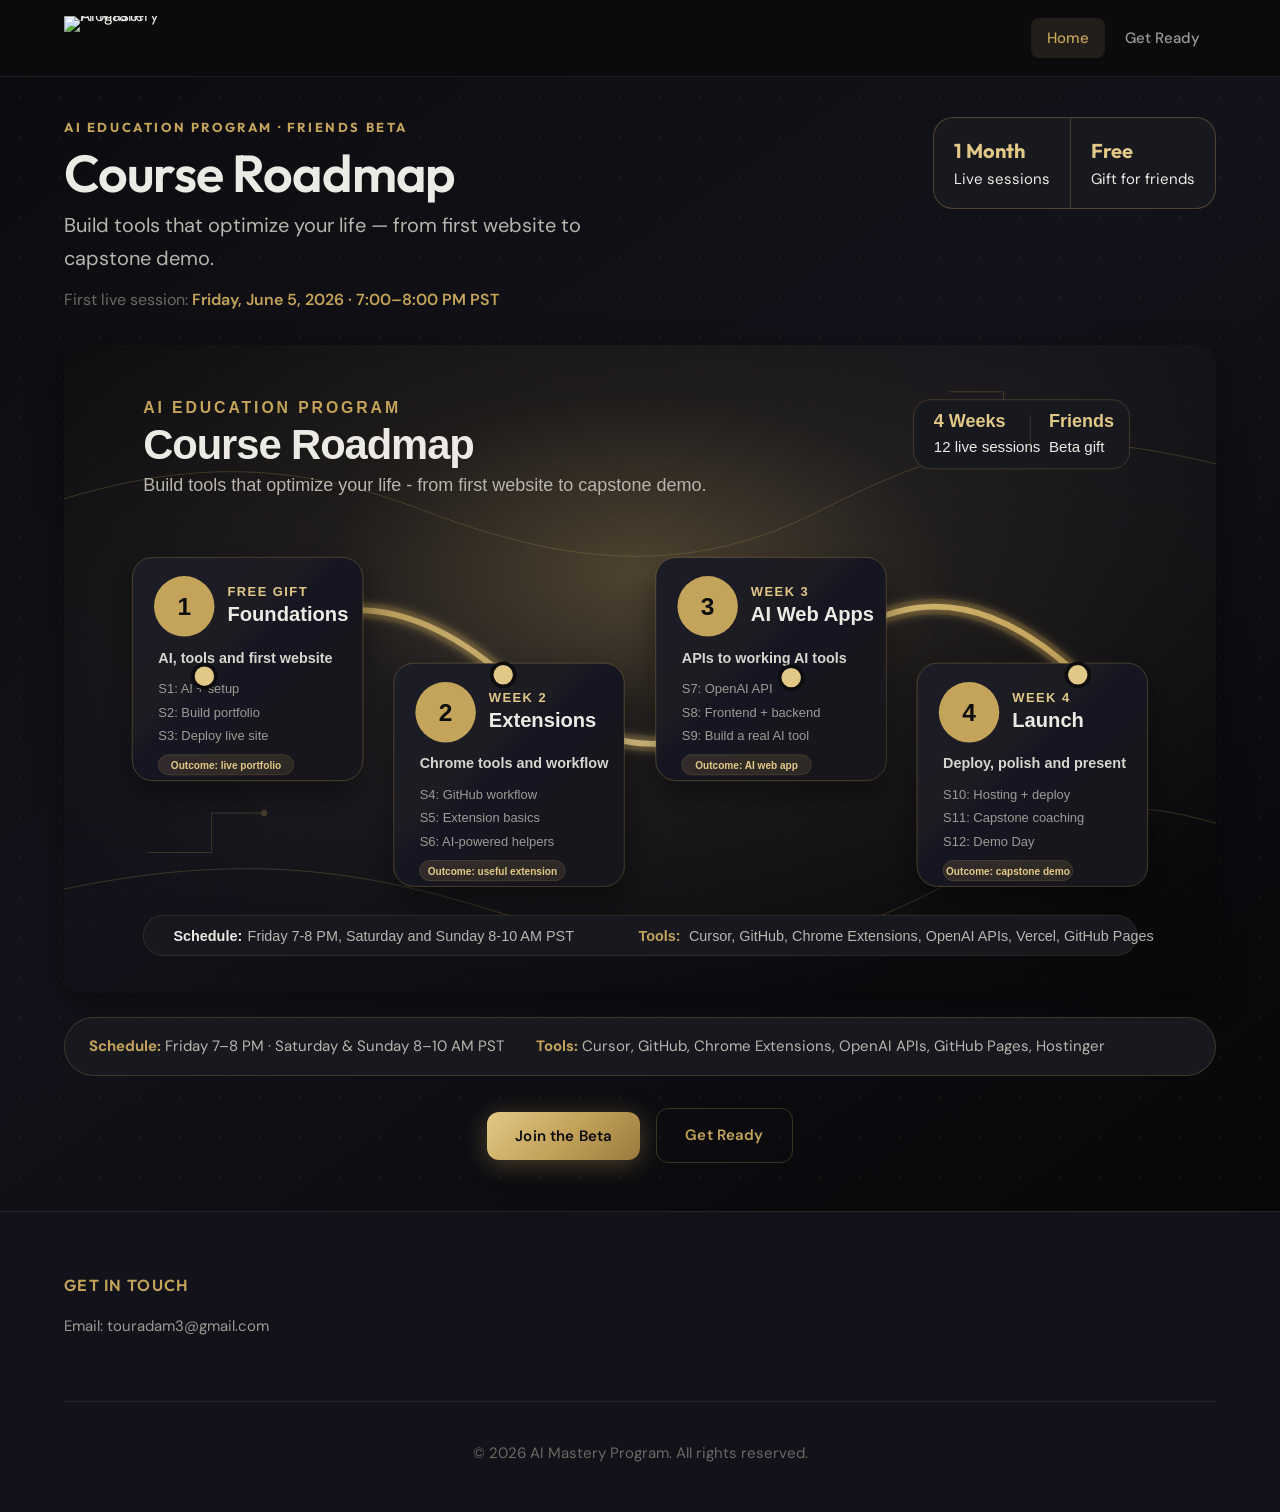
==== commit bea6372c: "Roadmap home page and modal join flow with celebration" ====
--- a/index.html
+++ b/index.html
@@ -13,98 +13,145 @@
   <link rel="stylesheet" href="css/styles.css" />
 </head>
 <body>
-  <main>
-    <section class="hero">
-      <div class="container text-center max-w-4xl">
-        <span class="hero-badge">Friends Beta · Free Gift</span>
-        <h1>
-          <span class="highlight">I'm building this for you</span>
-          — before I take it public.
-        </h1>
-        <div class="hero-intro">
-          <p class="lead">
-            This is a personal gift to my friends: a full month of live, hands-on AI education — completely free.
-          </p>
-          <p class="lead">
-            I'm testing the program with people I trust before launching public online classes. Your honest feedback will help me make this something truly worth sharing with the world.
-          </p>
-          <p class="lead">
-            Thank you for being part of this. It means more than you know.
-          </p>
+  <main class="roadmap-page">
+    <section class="roadmap-hero">
+      <div class="roadmap-bg" aria-hidden="true"></div>
+      <div class="container roadmap-header">
+        <div class="roadmap-header-text">
+          <p class="roadmap-eyebrow">AI Education Program · Friends Beta</p>
+          <h1>Course Roadmap</h1>
+          <p class="roadmap-subtitle">Build tools that optimize your life — from first website to capstone demo.</p>
+          <p class="cohort-start-banner">First live session: <strong data-cohort-start>Friday, June 5, 2026 · 7:00–8:00 PM PST</strong></p>
         </div>
-        <p class="cohort-start-banner">First live session: <strong data-cohort-start>Friday, June 5, 2026 · 7:00–8:00 PM PST</strong></p>
+        <div class="roadmap-stats-pill">
+          <div class="roadmap-stats-col">
+            <span class="roadmap-stats-value">1 Month</span>
+            <span class="roadmap-stats-label">Live sessions</span>
+          </div>
+          <div class="roadmap-stats-divider" aria-hidden="true"></div>
+          <div class="roadmap-stats-col">
+            <span class="roadmap-stats-value">Free</span>
+            <span class="roadmap-stats-label">Gift for friends</span>
+          </div>
+        </div>
+      </div>
+
+      <div class="container roadmap-visual-wrap">
+        <img
+          class="roadmap-svg-desktop"
+          src="assets/course-roadmap.svg"
+          alt="Course roadmap: Foundations, Chrome Extensions, AI Web Apps, and Launch over four weeks"
+          width="1600"
+          height="900"
+        />
+        <div class="roadmap-cards-mobile" aria-label="Course roadmap">
+          <article class="roadmap-card">
+            <div class="roadmap-card-num">1</div>
+            <div class="roadmap-card-body">
+              <span class="roadmap-card-tag">Free gift</span>
+              <h2>Foundations</h2>
+              <p class="roadmap-card-lead">AI, tools and first website</p>
+              <ul>
+                <li>S1: AI + setup</li>
+                <li>S2: Build portfolio</li>
+                <li>S3: Deploy live site</li>
+              </ul>
+              <span class="roadmap-card-outcome">Outcome: live portfolio</span>
+            </div>
+          </article>
+          <article class="roadmap-card roadmap-card--offset">
+            <div class="roadmap-card-num">2</div>
+            <div class="roadmap-card-body">
+              <span class="roadmap-card-tag">Hands-on</span>
+              <h2>Extensions</h2>
+              <p class="roadmap-card-lead">Chrome tools and workflow</p>
+              <ul>
+                <li>S4: GitHub workflow</li>
+                <li>S5: Extension basics</li>
+                <li>S6: AI-powered helpers</li>
+              </ul>
+              <span class="roadmap-card-outcome">Outcome: useful extension</span>
+            </div>
+          </article>
+          <article class="roadmap-card">
+            <div class="roadmap-card-num">3</div>
+            <div class="roadmap-card-body">
+              <span class="roadmap-card-tag">Build</span>
+              <h2>AI Web Apps</h2>
+              <p class="roadmap-card-lead">APIs to working AI tools</p>
+              <ul>
+                <li>S7: OpenAI API</li>
+                <li>S8: Frontend + backend</li>
+                <li>S9: Build a real AI tool</li>
+              </ul>
+              <span class="roadmap-card-outcome">Outcome: AI web app</span>
+            </div>
+          </article>
+          <article class="roadmap-card roadmap-card--offset">
+            <div class="roadmap-card-num">4</div>
+            <div class="roadmap-card-body">
+              <span class="roadmap-card-tag">Ship</span>
+              <h2>Launch</h2>
+              <p class="roadmap-card-lead">Deploy, polish and present</p>
+              <ul>
+                <li>S10: Hosting + deploy</li>
+                <li>S11: Capstone coaching</li>
+                <li>S12: Demo Day</li>
+              </ul>
+              <span class="roadmap-card-outcome">Outcome: capstone demo</span>
+            </div>
+          </article>
+        </div>
+      </div>
+
+      <div class="container">
+        <div class="roadmap-footer-bar">
+          <p><strong>Schedule:</strong> <span data-weekly-schedule>Friday 7–8 PM · Saturday &amp; Sunday 8–10 AM PST</span></p>
+          <p><strong>Tools:</strong> Cursor, GitHub, Chrome Extensions, OpenAI APIs, GitHub Pages, Hostinger</p>
+        </div>
+      </div>
+
+      <div class="container roadmap-cta-row">
         <div class="btn-group">
-          <a href="#join" class="btn btn-primary">Join the Beta</a>
+          <button type="button" id="join-beta-btn" class="btn btn-primary">Join the Beta</button>
           <a href="success.html" class="btn btn-secondary">Get Ready</a>
         </div>
       </div>
     </section>
 
-    <section class="stats-bar">
-      <div class="container">
-        <div class="stats-grid">
-          <div class="stat-card">
-            <div class="stat-value">1</div>
-            <div class="stat-label">Month</div>
-          </div>
-          <div class="stat-card">
-            <div class="stat-value">Live</div>
-            <div class="stat-label">Sessions</div>
-          </div>
-          <div class="stat-card">
-            <div class="stat-value">Free</div>
-            <div class="stat-label">For Friends</div>
-          </div>
-          <div class="stat-card">
-            <div class="stat-value">You</div>
-            <div class="stat-label">Shape What's Next</div>
-          </div>
+    <!-- Hidden signup panel for post-verification state -->
+    <div id="beta-signup-panel" class="container beta-signup-banner" hidden>
+      <div class="intake-form-panel">
+        <p class="intake-form-panel-intro">Your spot is ready. Complete the form to confirm.</p>
+        <div class="btn-group intake-form-actions">
+          <a id="notion-form-link" class="btn btn-primary" href="#" target="_blank" rel="noopener noreferrer">Sign Up for the Beta</a>
         </div>
+        <p class="beta-signup-note">After you sign up, you'll receive an email with the link for the class.</p>
+        <p class="intake-form-fallback">
+          Having trouble?
+          <a id="notion-form-link-secondary" href="#" target="_blank" rel="noopener noreferrer">Open form in a new tab</a>
+          or email <a href="mailto:touradam3@gmail.com">touradam3@gmail.com</a>
+        </p>
       </div>
-    </section>
+    </div>
+  </main>
 
-    <section class="section section-gray">
-      <div class="container">
-        <div class="section-header">
-          <span class="section-eyebrow">What you'll learn</span>
-          <h2 class="section-title">What This Program Covers</h2>
-          <p class="section-intro">
-            Over one month, we'll work together through the skills you need to build real things with AI — from your first website to a deployed web app and a Chrome extension prototype.
+  <!-- Join modal: friendship message + code gate -->
+  <div id="join-modal" class="beta-modal-root" hidden>
+    <div class="beta-modal-overlay">
+      <div class="beta-modal beta-modal--join" role="dialog" aria-labelledby="join-modal-title" aria-modal="true">
+        <button type="button" class="beta-modal-dismiss" data-close-modal="join-modal" aria-label="Close">&times;</button>
+        <p class="beta-modal-eyebrow">From a friend</p>
+        <h3 id="join-modal-title">I'm glad you're here.</h3>
+        <div class="beta-modal-message">
+          <p>
+            This program is my gift to you — completely free — because you matter to me. I'm running this friends-only beta before I open it to the public, and your honest feedback will help me make it something truly worth sharing.
+          </p>
+          <p>
+            Thank you for trusting me with your time. It means more than you know.
           </p>
         </div>
-        <div id="beta-learn-topics" class="grid-4"></div>
-      </div>
-    </section>
-
-    <section class="section section-white">
-      <div class="container">
-        <div class="section-header text-center">
-          <span class="section-eyebrow">How we learn</span>
-          <h2 class="section-title">This Is Hands-On</h2>
-        </div>
-        <div class="hands-on-callout">
-          <h3>Not a lecture series. A build-along.</h3>
-          <p>
-            You won't sit back and watch slides. Every session is live and practical — you'll code, build, break things, fix them, and ship projects you can show off.
-          </p>
-          <p>
-            I'll walk with you step by step, hand in hand, until you're confident building with AI as your coding partner.
-          </p>
-        </div>
-      </div>
-    </section>
-
-    <section id="join" class="section section-gray intake-form-section">
-      <div class="container max-w-4xl">
-        <div class="section-header text-center">
-          <span class="section-eyebrow">Join the beta</span>
-          <h2 class="section-title">Reserve Your Spot</h2>
-          <p class="section-intro">
-            Complete the step below to access the signup form. It only takes a moment.
-          </p>
-        </div>
-
-        <div id="beta-gate" class="intake-form-panel">
+        <div id="beta-gate">
           <div class="beta-gate-row" role="group" aria-label="Continue step">
             <input type="text" inputmode="numeric" pattern="[0-9]*" maxlength="1" id="beta-gate-1" class="beta-gate-input" aria-label="First value" autocomplete="off" />
             <input type="text" inputmode="numeric" pattern="[0-9]*" maxlength="1" id="beta-gate-2" class="beta-gate-input" aria-label="Second value" autocomplete="off" />
@@ -115,57 +162,33 @@
             <button type="button" id="beta-gate-continue" class="btn btn-primary">Continue</button>
           </div>
         </div>
+      </div>
+    </div>
+  </div>
 
-        <div id="beta-signup-panel" class="intake-form-panel" hidden>
-          <p class="intake-form-panel-intro">
-            You're in. Complete the form below to confirm your spot in the friends beta cohort.
+  <!-- Success modal: celebration + gift philosophy -->
+  <div id="beta-success-modal" class="beta-modal-root" hidden>
+    <div class="beta-modal-overlay beta-modal-overlay--celebrate">
+      <div id="confetti-container" class="confetti-container" aria-hidden="true"></div>
+      <div class="beta-modal beta-modal--celebrate" role="dialog" aria-labelledby="beta-modal-title" aria-modal="true">
+        <div class="beta-celebrate-burst" aria-hidden="true"></div>
+        <div class="beta-modal-icon beta-modal-icon--celebrate" aria-hidden="true">&#10003;</div>
+        <h3 id="beta-modal-title">You did it — welcome in.</h3>
+        <div class="beta-modal-message">
+          <p>
+            I'm so happy you're joining me on this journey. Truly — thank you for being my friend.
           </p>
-          <div class="btn-group intake-form-actions">
-            <a id="notion-form-link" class="btn btn-primary" href="#" target="_blank" rel="noopener noreferrer">Sign Up for the Beta</a>
-          </div>
-          <p class="beta-signup-note">
-            After you sign up, you'll receive an email with the link for the class.
+          <p class="beta-gift-quote">
+            I believe we get what we give, and what we give is what we get. This course is my gift to you — freely given — because that's how I want to show up in this world.
+          </p>
+          <p>
+            I hope it brings you real value: skills you can use, projects you're proud of, and the confidence to build with AI as your partner. Your feedback along the way will help me refine every session before I share this with everyone else.
           </p>
         </div>
-
-        <p class="intake-form-fallback text-center">
-          Having trouble?
-          <a id="notion-form-link-secondary" href="#" target="_blank" rel="noopener noreferrer">Open form in a new tab</a>
-          or email <a href="mailto:touradam3@gmail.com">touradam3@gmail.com</a>
-        </p>
-      </div>
-    </section>
-
-    <div id="beta-success-modal" hidden>
-      <div class="beta-modal-overlay">
-        <div class="beta-modal" role="dialog" aria-labelledby="beta-modal-title" aria-modal="true">
-          <div class="beta-modal-icon" aria-hidden="true">&#10003;</div>
-          <h3 id="beta-modal-title">You're in — thank you.</h3>
-          <p>
-            I'm genuinely grateful for your friendship and for trusting me enough to try this with me.
-          </p>
-          <p>
-            Your feedback along the way will help me refine every session before I open this to the public. I hope the course brings you real value — skills you can use, projects you're proud of, and confidence with AI as a tool.
-          </p>
-          <button type="button" id="beta-modal-close" class="btn btn-primary">Continue to Sign Up</button>
-        </div>
+        <button type="button" id="beta-modal-close" class="btn btn-primary">Claim Your Gift — Sign Up</button>
       </div>
     </div>
-
-    <section class="section section-primary cta-band">
-      <div class="container text-center">
-        <span class="section-eyebrow">Before we start</span>
-        <h2 class="section-title">Make Sure You're Ready</h2>
-        <p class="section-intro">
-          Review what you'll need, what to expect, and what you'll be able to do by the end of the month.
-        </p>
-        <div class="btn-group">
-          <a href="success.html" class="btn btn-primary">Read What You Need</a>
-          <a href="#join" class="btn btn-secondary">Join the Beta</a>
-        </div>
-      </div>
-    </section>
-  </main>
+  </div>
 
   <script src="js/data.js"></script>
   <script src="js/layout.js"></script>
--- a/css/styles.css
+++ b/css/styles.css
@@ -1561,6 +1561,258 @@
   *::after {
     animation-duration: 0.01ms !important;
     transition-duration: 0.01ms !important;
+  }
+}
+
+/* Roadmap home page */
+.roadmap-page main {
+  min-height: auto;
+}
+
+.roadmap-hero {
+  position: relative;
+  padding: 2.5rem 0 3rem;
+  overflow: hidden;
+}
+
+.roadmap-bg {
+  position: absolute;
+  inset: 0;
+  background:
+    linear-gradient(145deg, #0c0c0f 0%, #12121a 45%, #070708 100%),
+    radial-gradient(ellipse 70% 50% at 50% 20%, rgba(196, 163, 90, 0.22) 0%, transparent 60%);
+  pointer-events: none;
+}
+
+.roadmap-bg::after {
+  content: '';
+  position: absolute;
+  inset: 0;
+  background-image: radial-gradient(circle, rgba(196, 163, 90, 0.18) 1px, transparent 1px);
+  background-size: 40px 40px;
+  opacity: 0.35;
+}
+
+.roadmap-header {
+  position: relative;
+  z-index: 1;
+  display: flex;
+  flex-wrap: wrap;
+  align-items: flex-start;
+  justify-content: space-between;
+  gap: 1.5rem;
+  margin-bottom: 2rem;
+}
+
+.roadmap-eyebrow {
+  margin: 0 0 0.5rem;
+  font-family: var(--font-display);
+  font-size: 0.8125rem;
+  font-weight: 700;
+  letter-spacing: 0.2em;
+  text-transform: uppercase;
+  color: var(--gold);
+}
+
+.roadmap-header h1 {
+  margin: 0 0 0.5rem;
+  font-size: clamp(2.25rem, 5vw, 3.25rem);
+  line-height: 1.05;
+}
+
+.roadmap-subtitle {
+  margin: 0;
+  max-width: 36rem;
+  font-size: clamp(1rem, 2vw, 1.25rem);
+  color: var(--gray-600);
+}
+
+.roadmap-header .cohort-start-banner {
+  margin-top: 0.75rem;
+  text-align: left;
+}
+
+.roadmap-stats-pill {
+  display: flex;
+  align-items: stretch;
+  min-width: 16rem;
+  background: var(--surface);
+  border: 1px solid rgba(196, 163, 90, 0.32);
+  border-radius: var(--radius-xl);
+  overflow: hidden;
+}
+
+.roadmap-stats-col {
+  display: flex;
+  flex-direction: column;
+  justify-content: center;
+  padding: 1rem 1.25rem;
+}
+
+.roadmap-stats-value {
+  font-family: var(--font-display);
+  font-size: 1.25rem;
+  font-weight: 700;
+  color: var(--gold-light);
+}
+
+.roadmap-stats-label {
+  font-size: 0.9375rem;
+  color: var(--text);
+}
+
+.roadmap-stats-divider {
+  width: 1px;
+  background: rgba(196, 163, 90, 0.28);
+}
+
+.roadmap-visual-wrap {
+  position: relative;
+  z-index: 1;
+  margin-bottom: 1.5rem;
+}
+
+.roadmap-svg-desktop {
+  display: block;
+  width: 100%;
+  height: auto;
+  border-radius: var(--radius-lg);
+  box-shadow: var(--shadow-md);
+}
+
+.roadmap-cards-mobile {
+  display: none;
+  flex-direction: column;
+  gap: 1rem;
+}
+
+.roadmap-card {
+  display: flex;
+  gap: 1rem;
+  padding: 1.25rem;
+  background: linear-gradient(145deg, #1f1f28 0%, #12121a 100%);
+  border: 1px solid rgba(196, 163, 90, 0.34);
+  border-radius: var(--radius-xl);
+  box-shadow: var(--shadow-sm);
+}
+
+.roadmap-card--offset {
+  margin-left: 1.5rem;
+}
+
+.roadmap-card-num {
+  flex-shrink: 0;
+  display: flex;
+  align-items: center;
+  justify-content: center;
+  width: 3.25rem;
+  height: 3.25rem;
+  border-radius: 50%;
+  background: var(--gold);
+  color: var(--ink);
+  font-family: var(--font-display);
+  font-size: 1.375rem;
+  font-weight: 800;
+}
+
+.roadmap-card-body h2 {
+  margin: 0.15rem 0 0.35rem;
+  font-size: 1.375rem;
+}
+
+.roadmap-card-tag {
+  font-size: 0.6875rem;
+  font-weight: 800;
+  letter-spacing: 0.12em;
+  text-transform: uppercase;
+  color: var(--gold-light);
+}
+
+.roadmap-card-lead {
+  margin: 0 0 0.5rem;
+  font-size: 0.9375rem;
+  font-weight: 600;
+  color: var(--gray-700);
+}
+
+.roadmap-card ul {
+  margin: 0 0 0.75rem;
+  padding: 0;
+  list-style: none;
+}
+
+.roadmap-card li {
+  font-size: 0.875rem;
+  color: var(--text-muted);
+  margin-bottom: 0.2rem;
+}
+
+.roadmap-card-outcome {
+  display: inline-block;
+  padding: 0.25rem 0.75rem;
+  font-size: 0.75rem;
+  font-weight: 700;
+  color: var(--gold-light);
+  background: rgba(196, 163, 90, 0.14);
+  border: 1px solid rgba(196, 163, 90, 0.28);
+  border-radius: 999px;
+}
+
+.roadmap-footer-bar {
+  position: relative;
+  z-index: 1;
+  display: flex;
+  flex-wrap: wrap;
+  gap: 0.75rem 2rem;
+  padding: 1rem 1.5rem;
+  background: var(--surface);
+  border: 1px solid rgba(196, 163, 90, 0.22);
+  border-radius: 999px;
+  font-size: 0.9375rem;
+}
+
+.roadmap-footer-bar p {
+  margin: 0;
+  color: var(--gray-600);
+}
+
+.roadmap-footer-bar strong {
+  color: var(--gold);
+}
+
+.roadmap-cta-row {
+  position: relative;
+  z-index: 1;
+  margin-top: 2rem;
+  text-align: center;
+}
+
+.roadmap-cta-row .btn-group {
+  justify-content: center;
+}
+
+.beta-signup-banner {
+  margin: 2rem auto 3rem;
+  max-width: 40rem;
+}
+
+@media (max-width: 900px) {
+  .roadmap-svg-desktop {
+    display: none;
+  }
+
+  .roadmap-cards-mobile {
+    display: flex;
+  }
+
+  .roadmap-footer-bar {
+    border-radius: var(--radius-lg);
+    flex-direction: column;
+    gap: 0.5rem;
+  }
+
+  .roadmap-stats-pill {
+    width: 100%;
   }
 }
 
@@ -1631,9 +1883,9 @@
 }
 
 .beta-modal-overlay {
-  position: fixed;
+  position: absolute;
   inset: 0;
-  z-index: 200;
+  z-index: 1;
   display: flex;
   align-items: center;
   justify-content: center;
@@ -1642,7 +1894,18 @@
   backdrop-filter: blur(4px);
 }
 
+.beta-modal-root[hidden] {
+  display: none;
+}
+
+.beta-modal-root:not([hidden]) {
+  position: fixed;
+  inset: 0;
+  z-index: 300;
+}
+
 .beta-modal {
+  position: relative;
   width: 100%;
   max-width: 28rem;
   padding: 2rem;
@@ -1654,6 +1917,137 @@
   animation: fadeUp 0.4s var(--ease);
 }
 
+.beta-modal--join {
+  max-width: 32rem;
+  text-align: left;
+}
+
+.beta-modal--join .beta-gate-row {
+  margin-left: 0;
+  margin-right: 0;
+  justify-content: flex-start;
+}
+
+.beta-modal--join .beta-gate-actions {
+  justify-content: flex-start;
+}
+
+.beta-modal--celebrate {
+  max-width: 34rem;
+  overflow: hidden;
+}
+
+.beta-modal-dismiss {
+  position: absolute;
+  top: 0.75rem;
+  right: 0.75rem;
+  width: 2.25rem;
+  height: 2.25rem;
+  padding: 0;
+  border: none;
+  border-radius: 50%;
+  background: transparent;
+  color: var(--text-muted);
+  font-size: 1.5rem;
+  line-height: 1;
+  cursor: pointer;
+}
+
+.beta-modal-dismiss:hover {
+  color: var(--text);
+  background: var(--primary-100);
+}
+
+.beta-modal-eyebrow {
+  margin: 0 0 0.5rem;
+  font-size: 0.75rem;
+  font-weight: 700;
+  letter-spacing: 0.14em;
+  text-transform: uppercase;
+  color: var(--gold);
+}
+
+.beta-modal-message p {
+  text-align: left;
+}
+
+.beta-modal--celebrate .beta-modal-message p {
+  text-align: center;
+}
+
+.beta-gift-quote {
+  padding: 1rem 1.25rem;
+  margin: 1rem 0 !important;
+  font-style: italic;
+  color: var(--gold-light) !important;
+  background: rgba(196, 163, 90, 0.1);
+  border-left: 3px solid var(--gold);
+  border-radius: 0 var(--radius-md) var(--radius-md) 0;
+  text-align: left !important;
+}
+
+.beta-modal-overlay--celebrate {
+  position: relative;
+}
+
+.beta-celebrate-burst {
+  position: absolute;
+  top: -4rem;
+  left: 50%;
+  width: 12rem;
+  height: 12rem;
+  margin-left: -6rem;
+  border-radius: 50%;
+  background: radial-gradient(circle, rgba(196, 163, 90, 0.45) 0%, transparent 70%);
+  animation: celebratePulse 1.8s var(--ease) infinite;
+  pointer-events: none;
+}
+
+@keyframes celebratePulse {
+  0%, 100% { transform: scale(0.85); opacity: 0.6; }
+  50% { transform: scale(1.15); opacity: 1; }
+}
+
+.beta-modal-icon--celebrate {
+  width: 4.5rem;
+  height: 4.5rem;
+  font-size: 2rem;
+  animation: celebratePop 0.6s cubic-bezier(0.34, 1.56, 0.64, 1) both;
+}
+
+@keyframes celebratePop {
+  0% { transform: scale(0); opacity: 0; }
+  100% { transform: scale(1); opacity: 1; }
+}
+
+.confetti-container {
+  position: absolute;
+  inset: 0;
+  overflow: hidden;
+  pointer-events: none;
+}
+
+.confetti-piece {
+  position: absolute;
+  top: -10%;
+  width: 8px;
+  height: 14px;
+  border-radius: 2px;
+  opacity: 0.9;
+  animation: confettiFall linear forwards;
+}
+
+@keyframes confettiFall {
+  0% {
+    transform: translateY(0) rotate(0deg);
+    opacity: 1;
+  }
+  100% {
+    transform: translateY(110vh) rotate(720deg);
+    opacity: 0;
+  }
+}
+
 .beta-modal-icon {
   display: inline-flex;
   align-items: center;
